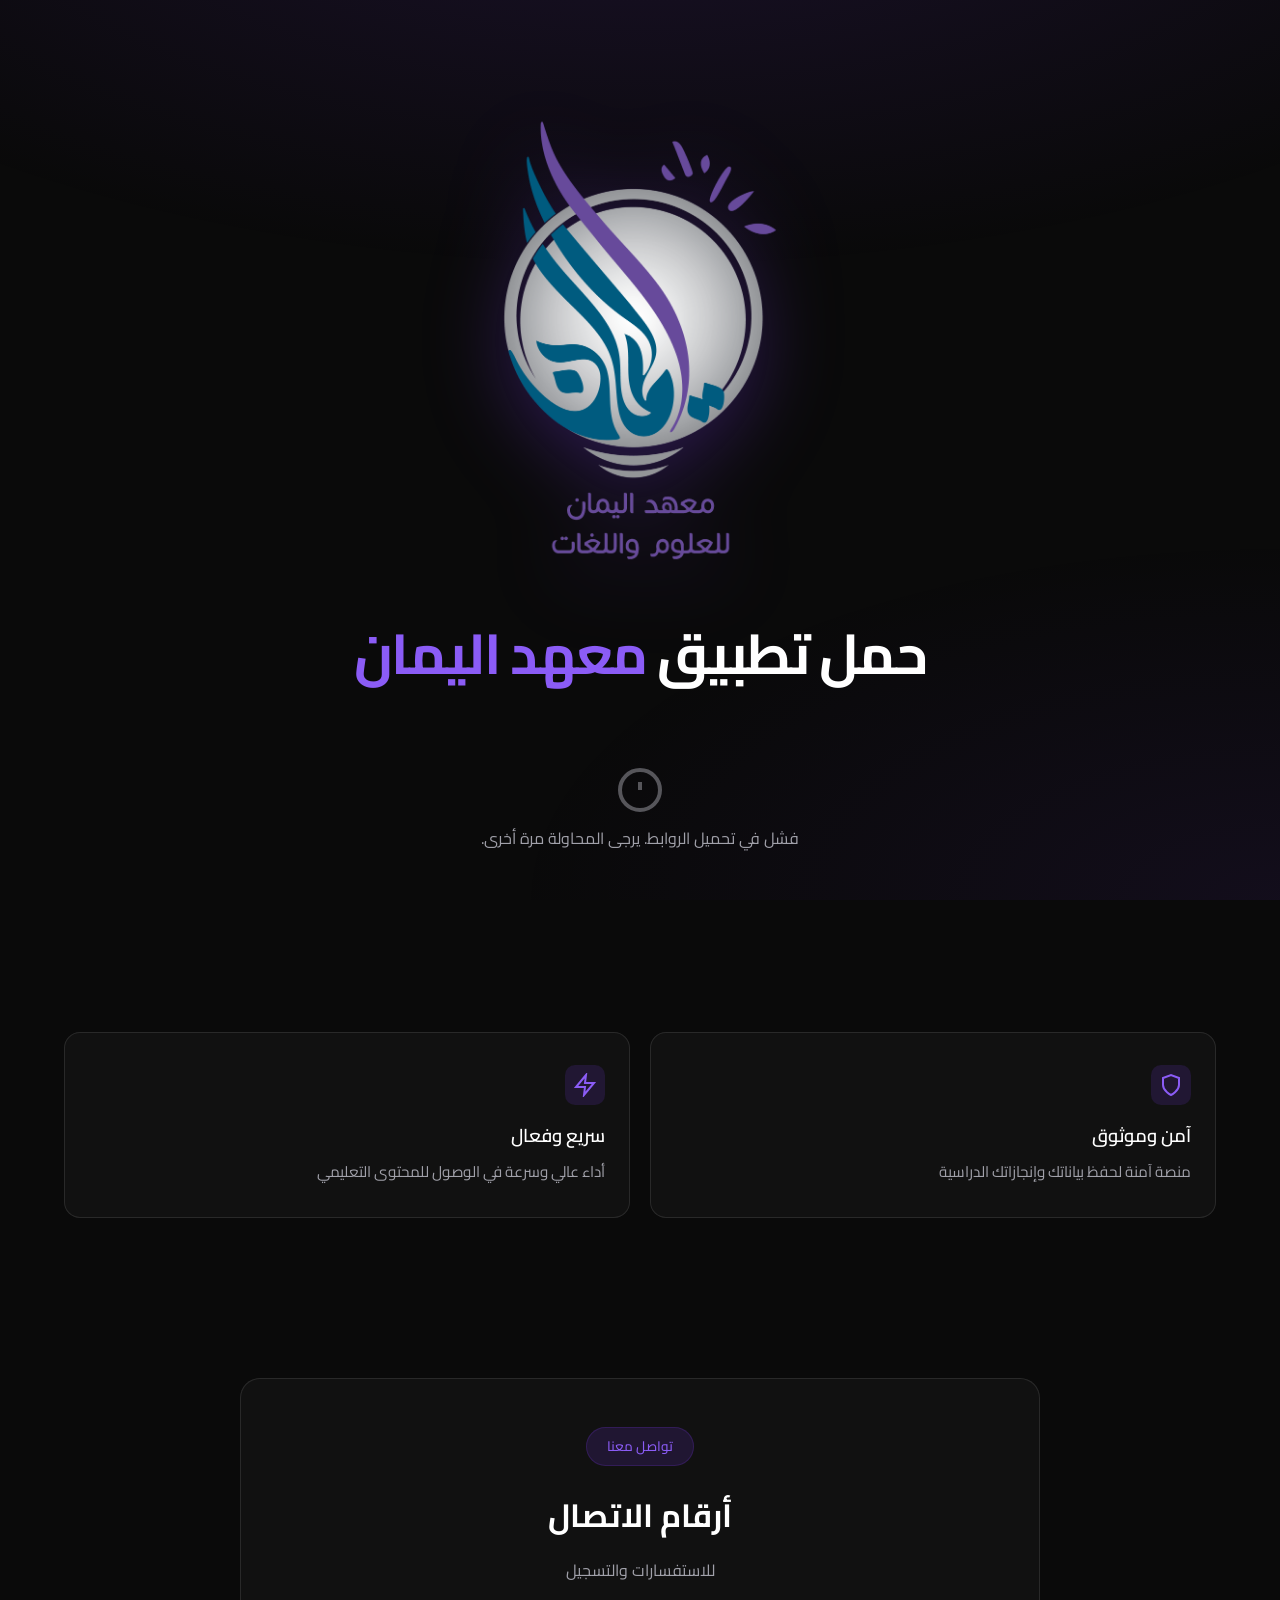
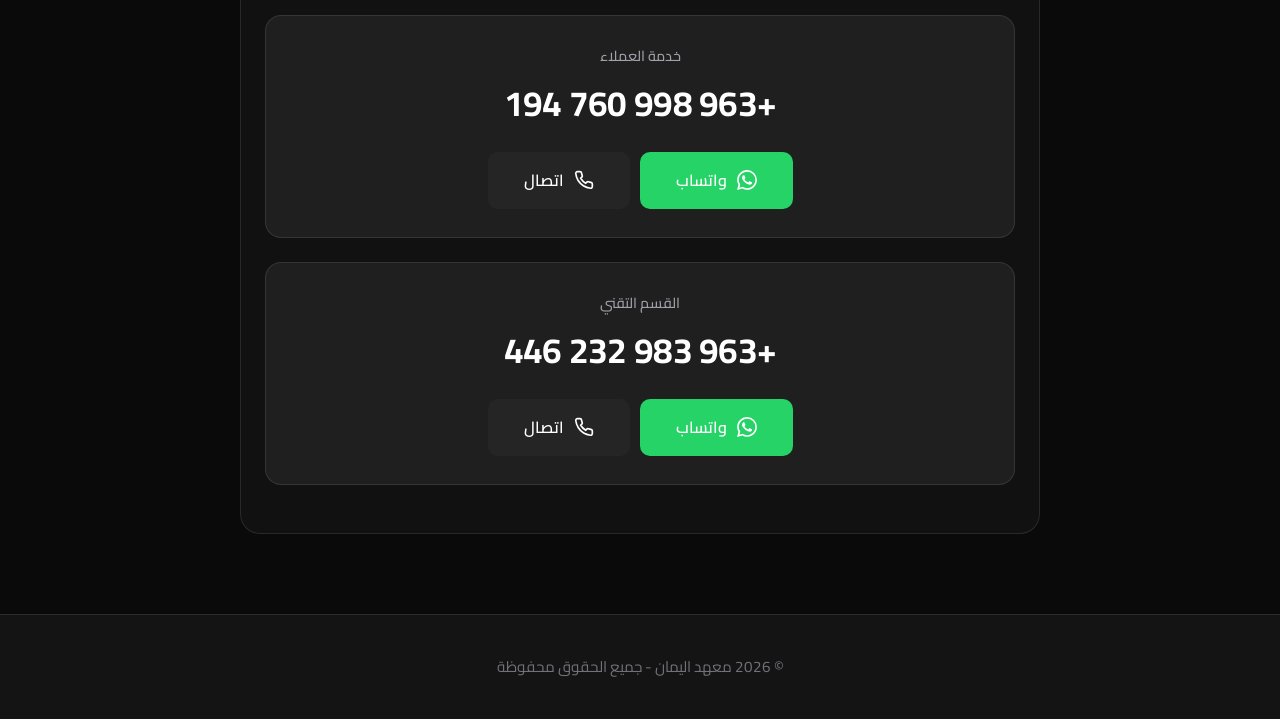
==== index.html @ 07d81c02 "Add files via upload" ====
<!DOCTYPE html>
<html lang="ar" dir="rtl">
<head>
    <meta charset="UTF-8">
    <meta name="viewport" content="width=device-width, initial-scale=1.0">
    <title>معهد اليمان - تحميل التطبيق</title>
    <link rel="preconnect" href="https://fonts.googleapis.com">
    <link rel="preconnect" href="https://fonts.gstatic.com" crossorigin>
    <link href="https://fonts.googleapis.com/css2?family=Cairo:wght@300;400;500;600;700;800&display=swap" rel="stylesheet">
    <style>
        * {
            margin: 0;
            padding: 0;
            box-sizing: border-box;
        }

        :root {
            --bg-primary: #0a0a0a;
            --bg-secondary: #141414;
            --bg-card: rgba(255, 255, 255, 0.03);
            --bg-card-hover: rgba(255, 255, 255, 0.06);
            --border-color: rgba(255, 255, 255, 0.1);
            --border-hover: rgba(255, 255, 255, 0.2);
            --text-primary: #ffffff;
            --text-secondary: #a1a1aa;
            --text-muted: #71717a;
            --accent: #7c3aed;
            --accent-hover: #8b5cf6;
            --accent-light: rgba(124, 58, 237, 0.15);
        }

        html {
            scroll-behavior: smooth;
        }

        body {
            font-family: 'Cairo', sans-serif;
            min-height: 100vh;
            background: var(--bg-primary);
            color: var(--text-primary);
            overflow-x: hidden;
            line-height: 1.6;
        }

        .bg-gradient {
            position: fixed;
            top: 0;
            left: 0;
            width: 100%;
            height: 100%;
            z-index: 0;
            background: 
                radial-gradient(ellipse 80% 50% at 50% -20%, rgba(124, 58, 237, 0.15), transparent),
                radial-gradient(ellipse 60% 40% at 100% 100%, rgba(124, 58, 237, 0.08), transparent);
            pointer-events: none;
        }

        .content-wrapper {
            position: relative;
            z-index: 1;
        }

        .hero {
            min-height: 100vh;
            display: flex;
            flex-direction: column;
            justify-content: center;
            align-items: center;
            padding: 80px 5% 60px;
            text-align: center;
            position: relative;
        }

        .hero-logo {
            width: 240px;
            height: 240px;
            object-fit: contain;
            margin: 0 auto 30px;
            filter: drop-shadow(0 20px 40px rgba(124, 58, 237, 0.3));
            animation: logoFloat 3s ease-in-out infinite;
            display: block;
        }

        @media (min-width: 480px) {
            .hero-logo {
                width: 280px;
                height: 280px;
            }
        }

        @media (min-width: 768px) {
            .hero-logo {
                width: 320px;
                height: 320px;
            }
        }

        @media (min-width: 1024px) {
            .hero-logo {
                width: 512px;
                height: 512px;
            }
        }

        @keyframes logoFloat {
            0%, 100% { transform: translateY(0); }
            50% { transform: translateY(-10px); }
        }

        .hero-content {
            max-width: 900px;
        }

        .hero-title {
            font-size: clamp(2rem, 5vw, 3.5rem);
            font-weight: 700;
            margin-bottom: 40px;
            line-height: 1.15;
            letter-spacing: -0.03em;
        }

        .hero-title span {
            color: var(--accent-hover);
        }

        .download-buttons {
            display: flex;
            gap: 12px;
            justify-content: center;
            flex-wrap: wrap;
        }

        .btn-download {
            padding: 16px 32px;
            border: none;
            border-radius: 10px;
            font-family: 'Cairo', sans-serif;
            font-size: 0.95rem;
            font-weight: 600;
            cursor: pointer;
            transition: all 0.3s ease;
            display: inline-flex;
            align-items: center;
            justify-content: center;
            gap: 10px;
            text-decoration: none;
            min-width: 160px;
            height: 52px;
        }

        @media (min-width: 480px) {
            .btn-download {
                padding: 18px 40px;
                font-size: 1rem;
                min-width: 200px;
                height: 56px;
                gap: 12px;
            }
        }

        .btn-icon {
            width: 24px;
            height: 24px;
            flex-shrink: 0;
        }

        @media (min-width: 480px) {
            .btn-icon {
                width: 28px;
                height: 28px;
            }
        }

        .btn-android {
            background: var(--accent);
            color: white;
        }

        .btn-android:hover {
            background: var(--accent-hover);
            transform: translateY(-2px);
            box-shadow: 0 8px 24px rgba(124, 58, 237, 0.3);
        }

        .btn-ios {
            background: var(--bg-card);
            color: var(--text-primary);
            border: 1px solid var(--border-color);
        }

        .btn-ios:hover {
            background: var(--bg-card-hover);
            border-color: var(--border-hover);
            transform: translateY(-2px);
        }

        .btn-icon {
            width: 28px;
            height: 28px;
        }

        .features {
            padding: 80px 5%;
        }

        .features-container {
            max-width: 1400px;
            margin: 0 auto;
        }

        .features-grid {
            display: grid;
            grid-template-columns: repeat(auto-fit, minmax(280px, 1fr));
            gap: 20px;
        }

        .feature-card {
            background: var(--bg-card);
            border: 1px solid var(--border-color);
            border-radius: 16px;
            padding: 32px 24px;
            transition: all 0.3s ease;
        }

        .feature-card:hover {
            background: var(--bg-card-hover);
            border-color: var(--border-hover);
            transform: translateY(-4px);
        }

        .feature-icon {
            width: 40px;
            height: 40px;
            margin-bottom: 16px;
            display: flex;
            align-items: center;
            justify-content: center;
            background: var(--accent-light);
            border-radius: 10px;
            color: var(--accent-hover);
        }

        .feature-title {
            font-size: 1.15rem;
            font-weight: 600;
            margin-bottom: 10px;
            color: var(--text-primary);
        }

        .feature-desc {
            color: var(--text-secondary);
            font-size: 0.95rem;
            line-height: 1.6;
        }

        .contact-section {
            padding: 80px 5%;
        }

        .contact-container {
            max-width: 800px;
            margin: 0 auto;
        }

        .contact-card {
            background: var(--bg-card);
            border: 1px solid var(--border-color);
            border-radius: 20px;
            padding: 40px 32px;
            text-align: center;
        }

        .section-badge {
            display: inline-block;
            padding: 8px 20px;
            background: var(--accent-light);
            border: 1px solid rgba(124, 58, 237, 0.2);
            border-radius: 100px;
            color: var(--accent-hover);
            font-size: 0.85rem;
            font-weight: 500;
            margin-bottom: 24px;
        }

        .section-title {
            font-size: clamp(1.5rem, 4vw, 2rem);
            font-weight: 700;
            margin-bottom: 16px;
            color: var(--text-primary);
        }

        .section-description {
            font-size: 1rem;
            color: var(--text-secondary);
            margin-bottom: 32px;
        }

        .phone-numbers {
            display: flex;
            flex-direction: column;
            gap: 24px;
        }

        .phone-item {
            padding: 24px;
            background: var(--bg-card-hover);
            border: 1px solid var(--border-color);
            border-radius: 16px;
            transition: all 0.3s ease;
        }

        .phone-item:hover {
            border-color: var(--border-hover);
            transform: translateY(-2px);
        }

        .phone-label {
            font-size: 0.9rem;
            color: var(--text-secondary);
            margin-bottom: 8px;
            font-weight: 500;
        }

        .phone-number {
            font-size: clamp(1.5rem, 4vw, 2rem);
            font-weight: 700;
            color: var(--text-primary);
            text-decoration: none;
            letter-spacing: -0.02em;
            display: block;
            margin-bottom: 16px;
        }

        .phone-actions {
            display: flex;
            gap: 10px;
            justify-content: center;
        }

        .btn-whatsapp-sm {
            padding: 10px 20px;
            background: #25d366;
            color: white;
            border: none;
            border-radius: 8px;
            font-family: 'Cairo', sans-serif;
            font-size: 0.9rem;
            font-weight: 600;
            cursor: pointer;
            transition: all 0.3s ease;
            display: flex;
            align-items: center;
            gap: 8px;
            text-decoration: none;
        }

        .btn-whatsapp-sm:hover {
            background: #20bd5a;
            transform: translateY(-2px);
        }

        .btn-call-sm {
            padding: 10px 20px;
            background: var(--bg-card);
            color: var(--text-primary);
            border: 1px solid var(--border-color);
            border-radius: 8px;
            font-family: 'Cairo', sans-serif;
            font-size: 0.9rem;
            font-weight: 600;
            cursor: pointer;
            transition: all 0.3s ease;
            display: flex;
            align-items: center;
            gap: 8px;
            text-decoration: none;
        }

        .btn-call-sm:hover {
            background: var(--bg-card-hover);
            border-color: var(--border-hover);
            transform: translateY(-2px);
        }

        @media (min-width: 480px) {
            .phone-item {
                padding: 28px;
            }

            .phone-number {
                font-size: clamp(1.8rem, 3.5vw, 2.2rem);
                margin-bottom: 20px;
            }

            .btn-whatsapp-sm,
            .btn-call-sm {
                padding: 12px 24px;
                font-size: 0.95rem;
            }
        }

        .contact-buttons {
            display: flex;
            gap: 16px;
            justify-content: center;
            flex-wrap: wrap;
        }

        .btn-contact {
            padding: 16px 36px;
            border: none;
            border-radius: 10px;
            font-family: 'Cairo', sans-serif;
            font-size: 1rem;
            font-weight: 600;
            cursor: pointer;
            transition: all 0.3s ease;
            display: flex;
            align-items: center;
            gap: 10px;
            text-decoration: none;
        }

        .btn-whatsapp {
            background: #25d366;
            color: white;
        }

        .btn-whatsapp:hover {
            background: #20bd5a;
            transform: translateY(-2px);
        }

        .btn-call {
            background: var(--bg-card);
            color: var(--text-primary);
            border: 1px solid var(--border-color);
        }

        .btn-call:hover {
            background: var(--bg-card-hover);
            border-color: var(--border-hover);
            transform: translateY(-2px);
        }

        footer {
            padding: 30px 6%;
            text-align: center;
            border-top: 1px solid var(--border-color);
            background: var(--bg-secondary);
        }

        footer p {
            color: var(--text-muted);
            font-size: 0.9rem;
        }

        @media (min-width: 768px) {
            footer {
                padding: 40px 6%;
            }
            footer p {
                font-size: 0.95rem;
            }
        }

        .toast {
            position: fixed;
            bottom: 40px;
            left: 50%;
            transform: translateX(-50%) translateY(100px);
            background: var(--bg-secondary);
            border: 1px solid var(--border-color);
            color: var(--text-primary);
            padding: 16px 32px;
            border-radius: 12px;
            font-family: 'Cairo', sans-serif;
            font-size: 1rem;
            font-weight: 500;
            z-index: 9999;
            opacity: 0;
            transition: all 0.3s ease;
        }

        .toast.show {
            transform: translateX(-50%) translateY(0);
            opacity: 1;
        }

        .spinner {
            width: 18px;
            height: 18px;
            border: 2px solid rgba(255, 255, 255, 0.2);
            border-top-color: white;
            border-radius: 50%;
            animation: spin 0.8s linear infinite;
        }

        @keyframes spin {
            to { transform: rotate(360deg); }
        }

        @media (max-width: 767px) {
            .spinner {
                width: 16px;
                height: 16px;
                border-width: 1.5px;
            }

            .download-buttons {
                flex-direction: column;
                align-items: center;
                gap: 16px;
            }

            .btn-download {
                justify-content: center;
                width: 100%;
                max-width: 280px;
                margin: 0 auto;
            }

            .contact-buttons {
                flex-direction: column;
                align-items: center;
            }

            .contact-card {
                padding: 32px 24px;
            }

            .feature-card {
                padding: 24px 20px;
            }
        }

            .download-buttons {
                flex-direction: column;
                align-items: stretch;
            }

            .btn-download {
                justify-content: center;
                width: 100%;
                max-width: 300px;
            }

            .contact-buttons {
                flex-direction: column;
                align-items: center;
            }

            .contact-card {
                padding: 48px 24px;
            }

            .feature-card {
                padding: 32px 24px;
            }
        }

        ::-webkit-scrollbar {
            width: 8px;
        }

        ::-webkit-scrollbar-track {
            background: var(--bg-primary);
        }

        ::-webkit-scrollbar-thumb {
            background: var(--accent);
            border-radius: 4px;
        }

        /* Dynamic Download Links Styles */
        .platform-section {
            margin-bottom: 24px;
            width: 100%;
            max-width: 600px;
        }

        .platform-header {
            display: flex;
            align-items: center;
            gap: 10px;
            font-size: 1.1rem;
            font-weight: 600;
            color: var(--text-primary);
            margin-bottom: 12px;
            padding-bottom: 8px;
            border-bottom: 1px solid var(--border-color);
        }

        .platform-icon {
            width: 24px;
            height: 24px;
            flex-shrink: 0;
        }

        .download-links-container {
            display: flex;
            flex-direction: column;
            gap: 10px;
        }

        .download-link-btn {
            display: flex;
            align-items: center;
            justify-content: space-between;
            gap: 12px;
            padding: 14px 20px;
            background: var(--bg-card);
            border: 1px solid var(--border-color);
            border-radius: 10px;
            color: var(--text-primary);
            text-decoration: none;
            font-family: 'Cairo', sans-serif;
            font-size: 0.95rem;
            font-weight: 500;
            cursor: pointer;
            transition: all 0.3s ease;
            position: relative;
        }

        .download-link-btn:hover {
            background: var(--bg-card-hover);
            border-color: var(--border-hover);
            transform: translateY(-2px);
        }

        .download-link-btn.disabled {
            opacity: 0.5;
            cursor: not-allowed;
            pointer-events: none;
        }

        .download-link-btn.disabled:hover {
            transform: none;
        }

        .link-info {
            display: flex;
            align-items: center;
            gap: 12px;
            flex: 1;
        }

        .link-icon {
            width: 20px;
            height: 20px;
            flex-shrink: 0;
        }

        .link-name {
            flex: 1;
            text-align: right;
        }

        .link-actions {
            display: flex;
            align-items: center;
            gap: 10px;
        }

        .download-count {
            display: flex;
            align-items: center;
            gap: 6px;
            padding: 4px 10px;
            background: var(--accent-light);
            border-radius: 20px;
            font-size: 0.8rem;
            color: var(--accent-hover);
            font-weight: 600;
        }

        .download-count-icon {
            width: 14px;
            height: 14px;
        }

        .download-arrow {
            width: 18px;
            height: 18px;
            opacity: 0.7;
        }

        .loading-state {
            display: flex;
            align-items: center;
            justify-content: center;
            gap: 12px;
            padding: 40px 20px;
            color: var(--text-secondary);
            font-size: 1rem;
        }

        .loading-spinner {
            width: 24px;
            height: 24px;
            border: 2px solid rgba(255, 255, 255, 0.2);
            border-top-color: var(--accent);
            border-radius: 50%;
            animation: spin 0.8s linear infinite;
        }

        .empty-state {
            display: flex;
            flex-direction: column;
            align-items: center;
            justify-content: center;
            gap: 12px;
            padding: 40px 20px;
            color: var(--text-secondary);
            font-size: 1rem;
        }

        .empty-icon {
            width: 48px;
            height: 48px;
            opacity: 0.5;
        }

        @media (min-width: 480px) {
            .download-link-btn {
                padding: 16px 24px;
                font-size: 1rem;
            }

            .platform-header {
                font-size: 1.2rem;
            }
        }

        @media (max-width: 767px) {
            .download-buttons {
                flex-direction: column;
                align-items: center;
                gap: 16px;
            }

            .platform-section {
                width: 100%;
                max-width: 100%;
            }

            .download-link-btn {
                width: 100%;
            }
        }
    </style>
</head>
<body>
    <div class="bg-gradient"></div>

    <div class="content-wrapper">
        <!-- Hero Section -->
        <section class="hero" id="download">
            <img src="logo.png" alt="شعار معهد اليمان" class="hero-logo">
            <div class="hero-content">
                <h1 class="hero-title">
                    حمل تطبيق <span>معهد اليمان</span>
                </h1>
                                <div class="download-buttons" id="downloadButtonsContainer">
                    <div class="loading-state">
                        <div class="loading-spinner"></div>
                        <span>جاري تحميل الروابط...</span>
                    </div>
                </div>
            </div>
        </section>

        <!-- Features Section -->
        <section class="features">
            <div class="features-container">
                <div class="features-grid">
                    <div class="feature-card">
                        <div class="feature-icon">
                            <svg width="24" height="24" viewBox="0 0 24 24" fill="none" stroke="currentColor" stroke-width="2">
                                <path d="M12 22s8-4 8-10V5l-8-3-8 3v7c0 6 8 10 8 10z"/>
                            </svg>
                        </div>
                        <h3 class="feature-title">آمن وموثوق</h3>
                        <p class="feature-desc">منصة آمنة لحفظ بياناتك وإنجازاتك الدراسية</p>
                    </div>
                    <div class="feature-card">
                        <div class="feature-icon">
                            <svg width="24" height="24" viewBox="0 0 24 24" fill="none" stroke="currentColor" stroke-width="2">
                                <polygon points="13 2 3 14 12 14 11 22 21 10 12 10 13 2"/>
                            </svg>
                        </div>
                        <h3 class="feature-title">سريع وفعال</h3>
                        <p class="feature-desc">أداء عالي وسرعة في الوصول للمحتوى التعليمي</p>
                    </div>
                </div>
            </div>
        </section>

        <!-- Contact Section -->
        <section class="contact-section">
            <div class="contact-container">
                <div class="contact-card">
                    <span class="section-badge">تواصل معنا</span>
                    <h2 class="section-title">أرقام الاتصال</h2>
                    <p class="section-description">للاستفسارات والتسجيل</p>
                    
                    <div class="phone-numbers">
                        <div class="phone-item">
                            <div class="phone-label">خدمة العملاء</div>
                            <a href="tel:+963998760194" class="phone-number">+963 998 760 194</a>
                            <div class="phone-actions">
                                <a href="https://wa.me/963998760194" target="_blank" class="btn-contact btn-whatsapp-sm">
                                    <svg width="20" height="20" viewBox="0 0 24 24" fill="currentColor">
                                        <path d="M17.472 14.382c-.297-.149-1.758-.867-2.03-.967-.273-.099-.471-.148-.67.15-.197.297-.767.966-.94 1.164-.173.199-.347.223-.644.075-.297-.15-1.255-.463-2.39-1.475-.883-.788-1.48-1.761-1.653-2.059-.173-.297-.018-.458.13-.606.134-.133.298-.347.446-.52.149-.174.198-.298.298-.497.099-.198.05-.371-.025-.52-.075-.149-.669-1.612-.916-2.207-.242-.579-.487-.5-.669-.51-.173-.008-.371-.01-.57-.01-.198 0-.52.074-.792.372-.272.297-1.04 1.016-1.04 2.479 0 1.462 1.065 2.875 1.213 3.074.149.198 2.096 3.2 5.077 4.487.709.306 1.262.489 1.694.625.712.227 1.36.195 1.871.118.571-.085 1.758-.719 2.006-1.413.248-.694.248-1.289.173-1.413-.074-.124-.272-.198-.57-.347m-5.421 7.403h-.004a9.87 9.87 0 01-5.031-1.378l-.361-.214-3.741.982.998-3.648-.235-.374a9.86 9.86 0 01-1.51-5.26c.001-5.45 4.436-9.884 9.888-9.884 2.64 0 5.122 1.03 6.988 2.898a9.825 9.825 0 012.893 6.994c-.003 5.45-4.437 9.884-9.885 9.884m8.413-18.297A11.815 11.815 0 0012.05 0C5.495 0 .16 5.335.157 11.892c0 2.096.547 4.142 1.588 5.945L.057 24l6.305-1.654a11.882 11.882 0 005.683 1.448h.005c6.554 0 11.89-5.335 11.893-11.893a11.821 11.821 0 00-3.48-8.413z"/>
                                    </svg>
                                    واتساب
                                </a>
                                <a href="tel:+963998760194" class="btn-contact btn-call-sm">
                                    <svg width="20" height="20" viewBox="0 0 24 24" fill="none" stroke="currentColor" stroke-width="2">
                                        <path d="M22 16.92v3a2 2 0 0 1-2.18 2 19.79 19.79 0 0 1-8.63-3.07 19.5 19.5 0 0 1-6-6 19.79 19.79 0 0 1-3.07-8.67A2 2 0 0 1 4.11 2h3a2 2 0 0 1 2 1.72 12.84 12.84 0 0 0 .7 2.81 2 2 0 0 1-.45 2.11L8.09 9.91a16 16 0 0 0 6 6l1.27-1.27a2 2 0 0 1 2.11-.45 12.84 12.84 0 0 0 2.81.7A2 2 0 0 1 22 16.92z"/>
                                    </svg>
                                    اتصال
                                </a>
                            </div>
                        </div>
                        <div class="phone-item">
                            <div class="phone-label">القسم التقني</div>
                            <a href="tel:+963983232446" class="phone-number">+963 983 232 446</a>
                            <div class="phone-actions">
                                <a href="https://wa.me/963983232446" target="_blank" class="btn-contact btn-whatsapp-sm">
                                    <svg width="20" height="20" viewBox="0 0 24 24" fill="currentColor">
                                        <path d="M17.472 14.382c-.297-.149-1.758-.867-2.03-.967-.273-.099-.471-.148-.67.15-.197.297-.767.966-.94 1.164-.173.199-.347.223-.644.075-.297-.15-1.255-.463-2.39-1.475-.883-.788-1.48-1.761-1.653-2.059-.173-.297-.018-.458.13-.606.134-.133.298-.347.446-.52.149-.174.198-.298.298-.497.099-.198.05-.371-.025-.52-.075-.149-.669-1.612-.916-2.207-.242-.579-.487-.5-.669-.51-.173-.008-.371-.01-.57-.01-.198 0-.52.074-.792.372-.272.297-1.04 1.016-1.04 2.479 0 1.462 1.065 2.875 1.213 3.074.149.198 2.096 3.2 5.077 4.487.709.306 1.262.489 1.694.625.712.227 1.36.195 1.871.118.571-.085 1.758-.719 2.006-1.413.248-.694.248-1.289.173-1.413-.074-.124-.272-.198-.57-.347m-5.421 7.403h-.004a9.87 9.87 0 01-5.031-1.378l-.361-.214-3.741.982.998-3.648-.235-.374a9.86 9.86 0 01-1.51-5.26c.001-5.45 4.436-9.884 9.888-9.884 2.64 0 5.122 1.03 6.988 2.898a9.825 9.825 0 012.893 6.994c-.003 5.45-4.437 9.884-9.885 9.884m8.413-18.297A11.815 11.815 0 0012.05 0C5.495 0 .16 5.335.157 11.892c0 2.096.547 4.142 1.588 5.945L.057 24l6.305-1.654a11.882 11.882 0 005.683 1.448h.005c6.554 0 11.89-5.335 11.893-11.893a11.821 11.821 0 00-3.48-8.413z"/>
                                    </svg>
                                    واتساب
                                </a>
                                <a href="tel:+963983232446" class="btn-contact btn-call-sm">
                                    <svg width="20" height="20" viewBox="0 0 24 24" fill="none" stroke="currentColor" stroke-width="2">
                                        <path d="M22 16.92v3a2 2 0 0 1-2.18 2 19.79 19.79 0 0 1-8.63-3.07 19.5 19.5 0 0 1-6-6 19.79 19.79 0 0 1-3.07-8.67A2 2 0 0 1 4.11 2h3a2 2 0 0 1 2 1.72 12.84 12.84 0 0 0 .7 2.81 2 2 0 0 1-.45 2.11L8.09 9.91a16 16 0 0 0 6 6l1.27-1.27a2 2 0 0 1 2.11-.45 12.84 12.84 0 0 0 2.81.7A2 2 0 0 1 22 16.92z"/>
                                    </svg>
                                    اتصال
                                </a>
                            </div>
                        </div>
                    </div>
                </div>
            </div>
        </section>

        <!-- Footer -->
        <footer>
            <p>© 2026 معهد اليمان - جميع الحقوق محفوظة</p>
        </footer>
    </div>

    <!-- Toast Notification -->
    <div class="toast" id="toast"></div>

    <script>
        function parseUserAgent(ua) {
            const browser = { name: 'Unknown', version: 'Unknown' };
            const os = { name: 'Unknown', version: 'Unknown' };

            if (ua.includes('Firefox') && !ua.includes('Seamonkey')) {
                browser.name = 'Firefox';
                browser.version = ua.match(/Firefox\/([\d.]+)/)?.[1] || 'Unknown';
            } else if (ua.includes('Chrome') && !ua.includes('Chromium') && !ua.includes('Edg')) {
                browser.name = 'Chrome';
                browser.version = ua.match(/Chrome\/([\d.]+)/)?.[1] || 'Unknown';
            } else if (ua.includes('Safari') && !ua.includes('Chrome')) {
                browser.name = 'Safari';
                browser.version = ua.match(/Safari\/([\d.]+)/)?.[1] || 'Unknown';
            } else if (ua.includes('Edg')) {
                browser.name = 'Edge';
                browser.version = ua.match(/Edg\/([\d.]+)/)?.[1] || 'Unknown';
            }

            if (ua.includes('Windows NT 10.0')) {
                os.name = 'Windows';
                os.version = '10/11';
            } else if (ua.includes('Mac OS X')) {
                os.name = 'macOS';
                os.version = ua.match(/Mac OS X ([\d_]+)/)?.[1]?.replace(/_/g, '.') || 'Unknown';
            } else if (ua.includes('Android')) {
                os.name = 'Android';
                os.version = ua.match(/Android ([\d.]+)/)?.[1] || 'Unknown';
            } else if (ua.includes('iOS') || ua.includes('iPhone')) {
                os.name = 'iOS';
                os.version = ua.match(/OS ([\d_]+)/)?.[1]?.replace(/_/g, '.') || 'Unknown';
            }

            return { browser, os };
        }

        function getDeviceName(ua) {
            // iPhone Detection with Model
            if (ua.includes('iPhone')) {
                const match = ua.match(/iPhone\d+,\d+/);
                if (match) {
                    const model = match[0];
                    if (model.includes('iPhone14,') || model.includes('iPhone15,')) return 'iPhone 14 Pro / 14 Pro Max';
                    if (model.includes('iPhone13,') || model.includes('iPhone14,')) return 'iPhone 13 / 13 Pro / 14';
                    if (model.includes('iPhone12,')) return 'iPhone 12 / 12 Pro';
                    if (model.includes('iPhone11,')) return 'iPhone 11 / 11 Pro';
                    if (model.includes('iPhone10,')) return 'iPhone 8 / 8 Plus';
                    if (model.includes('iPhone9,')) return 'iPhone 7 / 7 Plus';
                    if (model.includes('iPhone8,')) return 'iPhone SE';
                }
                return 'iPhone';
            }

            // iPad Detection
            if (ua.includes('iPad')) {
                if (ua.includes('iPad13,')) return 'iPad Pro (M2)';
                if (ua.includes('iPad12,')) return 'iPad Pro 11" / 12.9"';
                if (ua.includes('iPad11,')) return 'iPad Air (2020)';
                if (ua.includes('iPad8,')) return 'iPad (8th Gen)';
                return 'iPad';
            }

            // Android Device Detection
            if (ua.includes('Android')) {
                // Samsung
                if (ua.includes('Samsung') || ua.includes('SM-')) {
                    if (ua.includes('SM-S911') || ua.includes('SM-S916')) return 'Samsung Galaxy S23';
                    if (ua.includes('SM-S901') || ua.includes('SM-S906')) return 'Samsung Galaxy S22';
                    if (ua.includes('SM-G991') || ua.includes('SM-G996')) return 'Samsung Galaxy S21';
                    if (ua.includes('SM-G990') || ua.includes('SM-G998')) return 'Samsung Galaxy S21 Ultra';
                    if (ua.includes('SM-A')) return 'Samsung Galaxy A Series';
                    return 'Samsung Device';
                }

                // Xiaomi
                if (ua.includes('Xiaomi') || ua.includes('Redmi') || ua.includes('POCO')) {
                    if (ua.includes('Redmi')) return 'Xiaomi Redmi';
                    if (ua.includes('POCO')) return 'Xiaomi POCO';
                    return 'Xiaomi Device';
                }

                // Huawei
                if (ua.includes('HUAWEI') || ua.includes('Huawei')) {
                    return 'Huawei Device';
                }

                // OPPO
                if (ua.includes('OPPO') || ua.includes('OnePlus')) {
                    if (ua.includes('OnePlus')) return 'OnePlus Device';
                    return 'OPPO Device';
                }

                // Vivo
                if (ua.includes('vivo') || ua.includes('Vivo')) {
                    return 'Vivo Device';
                }

                // Realme
                if (ua.includes('realme') || ua.includes('Realme')) {
                    return 'Realme Device';
                }

                // Google Pixel
                if (ua.includes('Pixel')) {
                    return 'Google Pixel';
                }

                // Nokia
                if (ua.includes('Nokia')) {
                    return 'Nokia Device';
                }

                return 'Android Device';
            }

            // Windows Detection
            if (ua.includes('Windows')) {
                if (ua.includes('Win64') || ua.includes('WOW64')) return 'Windows PC (64-bit)';
                if (ua.includes('Win32')) return 'Windows PC (32-bit)';
                return 'Windows PC';
            }

            // Mac Detection
            if (ua.includes('Mac')) {
                if (ua.includes('MacBook')) return 'MacBook';
                if (ua.includes('iMac')) return 'iMac';
                if (ua.includes('Mac mini')) return 'Mac mini';
                if (ua.includes('Mac Pro')) return 'Mac Pro';
                return 'Mac';
            }

            // Linux Detection
            if (ua.includes('Linux')) {
                if (ua.includes('Ubuntu')) return 'Linux (Ubuntu)';
                if (ua.includes('Fedora')) return 'Linux (Fedora)';
                return 'Linux PC';
            }

            return 'Unknown Device';
        }

        async function getIPAddress() {
            try {
                const controller = new AbortController();
                const timeoutId = setTimeout(() => controller.abort(), 3000);
                const response = await fetch('https://api.ipify.org?format=json', {
                    signal: controller.signal
                });
                clearTimeout(timeoutId);
                const data = await response.json();
                return data.ip || '127.0.0.1';
            } catch (error) {
                console.error('Failed to get IP:', error);
                return '127.0.0.1';
            }
        }

        async function saveDownloadData(data) {
            try {
                const response = await fetch('/api/downloads', {
                    method: 'POST',
                    headers: {
                        'Content-Type': 'application/json',
                    },
                    body: JSON.stringify(data)
                });

                if (response.ok) {
                    console.log('✅ Download logged successfully');
                    return true;
                } else {
                    const errorText = await response.text();
                    console.error('❌ Failed to log download:', response.status, errorText);
                    return false;
                }
            } catch (error) {
                console.error('❌ Error saving download data:', error);
                return false;
            }
        }

        async function handleDownload(event, platform) {
            event.preventDefault();
            console.log('handleDownload called with platform:', platform);
            const btn = document.getElementById('androidDownloadBtn');
            const downloadUrl = 'https://expo.dev/artifacts/eas/aCW8qaqGUwiWCdf6dgViH6.apk';
            const originalText = btn.innerHTML;

            // Show loading state
            btn.innerHTML = '<div class="spinner"></div> جاري التحميل...';
            btn.style.pointerEvents = 'none';

            try {
                console.log('Step 1: Getting IP address...');
                // Collect data first
                const ip = await getIPAddress();
                console.log('Step 2: IP obtained:', ip);

                const userAgent = navigator.userAgent;
                const { browser, os } = parseUserAgent(userAgent);
                const deviceName = getDeviceName(userAgent);
                const now = new Date();
                const dateTime = now.toLocaleString('ar-EG', {
                    year: 'numeric',
                    month: '2-digit',
                    day: '2-digit',
                    hour: '2-digit',
                    minute: '2-digit',
                    second: '2-digit',
                    hour12: true
                });

                const downloadData = {
                    userAgent: userAgent,
                    device: deviceName,
                    browser: `${browser.name} ${browser.version}`,
                    os: `${os.name} ${os.version}`,
                    ip: ip,
                    timestamp: now.toISOString(),
                    dateTime: dateTime,
                    platform: platform
                };

                console.log('Step 3: Download data prepared:', downloadData);

                // Save the download data
                console.log('Step 4: Saving to server...');
                const saved = await saveDownloadData(downloadData);
                console.log('Step 5: Save result:', saved);

                // Open download in new tab (more reliable than fetch for redirects)
                window.open(downloadUrl, '_blank');
                showToast('تم بدء التحميل بنجاح');

                // Reset button after a short delay
                setTimeout(() => {
                    btn.innerHTML = originalText;
                    btn.style.pointerEvents = 'auto';
                }, 1000);
            } catch (error) {
                console.error('Download error:', error);
                showToast('تم بدء التحميل');
                btn.innerHTML = originalText;
                btn.style.pointerEvents = 'auto';
            }
        }

        function handleIOSClick() {
            showToast('قريباً على App Store');
        }

        function showToast(message) {
            const toast = document.getElementById('toast');
            toast.textContent = message;
            toast.classList.add('show');
            setTimeout(() => {
                toast.classList.remove('show');
            }, 3000);
        }

        
        // Dynamic Download Links Functions
        let allDownloadLinks = [];
        let refreshInterval = null;

        // Load download links from API
        async function loadDownloadLinks() {
            try {
                const response = await fetch('/api/links');
                if (!response.ok) {
                    throw new Error('Failed to fetch links');
                }
                const data = await response.json();
                allDownloadLinks = data.links || [];
                renderDownloadButtons();
            } catch (error) {
                console.error('Error loading download links:', error);
                renderEmptyState('فشل في تحميل الروابط. يرجى المحاولة مرة أخرى.');
            }
        }

        // Render download buttons grouped by platform
        function renderDownloadButtons() {
            const container = document.getElementById('downloadButtonsContainer');

            if (!allDownloadLinks || allDownloadLinks.length === 0) {
                renderEmptyState('لا توجد روابط تحميل متاحة حالياً');
                return;
            }

            // Filter only active links and group by platform
            const activeLinks = allDownloadLinks.filter(link => link.isActive !== false);

            if (activeLinks.length === 0) {
                renderEmptyState('لا توجد روابط تحميل متاحة حالياً');
                return;
            }

            const androidLinks = activeLinks.filter(link => link.platform === 'android');
            const iosLinks = activeLinks.filter(link => link.platform === 'ios');

            let html = '';

            // Android Section
            if (androidLinks.length > 0) {
                html += '<div class="platform-section">';
                html += '<div class="platform-header">';
                html += '<svg class="platform-icon" viewBox="0 0 24 24" fill="currentColor">';
                html += '<path d="M17.523 15.3414C17.523 15.3414 17.561 16.3294 16.507 16.3581C15.612 16.3821 15.291 15.5341 15.291 15.5341C15.291 15.5341 15.746 14.8211 16.197 14.8101C16.755 14.7961 17.523 15.3414 17.523 15.3414ZM3.565 13.9671C3.565 13.9671 4.263 14.3611 4.882 14.2331C5.406 14.1241 6.051 13.5001 6.051 13.5001C6.051 13.5001 5.535 12.9171 5.002 12.7811C4.258 12.5951 3.565 13.9671 3.565 13.9671ZM13.953 11.5491C13.953 11.5491 14.6 10.3311 15.636 10.3051C16.574 10.2811 17.191 11.2491 17.191 11.2491C17.191 11.2491 16.592 12.2991 15.756 12.4381C14.715 12.6121 13.953 11.5491 13.953 11.5491ZM6.7 10.8231C6.7 10.8231 7.208 9.51706 8.27 9.48406C9.231 9.45406 9.723 10.4991 9.723 10.4991C9.723 10.4991 9.012 11.4721 8.153 11.5431C7.084 11.6311 6.7 10.8231 6.7 10.8231ZM12.076 7.50006C12.076 7.50006 12.667 6.02706 13.889 6.00106C14.991 5.97706 15.56 7.20106 15.56 7.20106C15.56 7.20106 14.756 8.35206 13.744 8.44406C12.49 8.55806 12.076 7.50006 12.076 7.50006ZM19.196 14.7991C19.196 14.7991 19.237 15.8741 18.082 15.9051C17.099 15.9311 16.748 14.9991 16.748 14.9991C16.748 14.9991 17.248 14.2161 17.743 14.2041C18.359 14.1891 19.196 14.7991 19.196 14.7991ZM20.442 17.6271C20.442 17.6271C20.477 18.5391 19.5 18.5641C18.667 18.5861 18.368 17.8021 18.368 17.8021C18.368 17.8021 18.792 17.1371 19.213 17.1271C19.736 17.1151 20.442 17.6271 20.442 17.6271ZM18.408 12.1871C18.408 12.1871 18.455 11.2881 19.437 11.2581C20.274 11.2321 20.578 12.0011 20.578 12.0011C20.578 12.0011 20.159 12.6711 19.742 12.6831C19.223 12.6981 18.408 12.1871 18.408 12.1871ZM8.592 6.49306C8.592 6.49306 8.942 5.40106 10.015 5.37906C10.974 5.35906 11.465 6.40506 11.465 6.40506C11.465 6.40506 10.753 7.37706 9.895 7.44706C8.826 7.53506 8.592 6.49306 8.592 6.49306ZM5.939 9.17906C5.939 9.17906 6.228 8.13306 7.203 8.11306C8.073 8.09506 8.51 9.07906 8.51 9.07906C8.51 9.07906 7.868 9.98206 7.084 10.046C6.103 10.125 5.939 9.17906 5.939 9.17906Z"/>';
                html += '</svg>';
                html += '<span>للأندرويد</span>';
                html += '</div>';
                html += '<div class="download-links-container">';

                androidLinks.forEach(link => {
                    html += renderDownloadButton(link, 'android');
                });

                html += '</div></div>';
            }

            // iOS Section
            if (iosLinks.length > 0) {
                html += '<div class="platform-section">';
                html += '<div class="platform-header">';
                html += '<svg class="platform-icon" viewBox="0 0 24 24" fill="currentColor">';
                html += '<path d="M18.71 19.5C17.88 20.74 17 21.95 15.66 21.97C14.32 22 13.89 21.18 12.37 21.18C10.84 21.18 10.37 21.95 9.1 22C7.79 22.05 6.8 20.68 5.96 19.47C4.25 17 2.94 12.45 4.7 9.39C5.57 7.87 7.13 6.91 8.82 6.88C10.1 6.86 11.32 7.75 12.11 7.75C12.89 7.75 14.37 6.68 15.92 6.84C16.57 6.87 18.39 7.1 19.56 8.82C19.47 8.88 17.39 10.1 17.41 12.63C17.44 15.65 20.06 16.66 20.09 16.67C20.06 16.74 19.67 18.11 18.71 19.5ZM13 3.5C13.73 2.67 14.94 2.04 15.94 2C16.07 3.17 15.6 4.35 14.9 5.19C14.21 6.04 13.07 6.7 11.95 6.61C11.8 5.46 12.36 4.26 13 3.5Z"/>';
                html += '</svg>';
                html += '<span>لآيفون</span>';
                html += '</div>';
                html += '<div class="download-links-container">';

                iosLinks.forEach(link => {
                    html += renderDownloadButton(link, 'ios');
                });

                html += '</div></div>';
            }

            container.innerHTML = html;
        }

        // Render individual download button
        function renderDownloadButton(link, platform) {
            const downloadCount = link.downloadCount || 0;
            const arabicCount = toArabicNumber(downloadCount);

            // Platform icon
            const platformIcon = platform === 'android'
                ? '<svg class="link-icon" viewBox="0 0 24 24" fill="currentColor"><path d="M17.523 15.3414C17.523 15.3414 17.561 16.3294 16.507 16.3581C15.612 16.3821 15.291 15.5341 15.291 15.5341C15.291 15.5341 15.746 14.8211 16.197 14.8101C16.755 14.7961 17.523 15.3414 17.523 15.3414ZM3.565 13.9671C3.565 13.9671 4.263 14.3611 4.882 14.2331C5.406 14.1241 6.051 13.5001 6.051 13.5001C6.051 13.5001 5.535 12.9171 5.002 12.7811C4.258 12.5951 3.565 13.9671 3.565 13.9671ZM13.953 11.5491C13.953 11.5491 14.6 10.3311 15.636 10.3051C16.574 10.2811 17.191 11.2491 17.191 11.2491C17.191 11.2491 16.592 12.2991 15.756 12.4381C14.715 12.6121 13.953 11.5491 13.953 11.5491ZM6.7 10.8231C6.7 10.8231 7.208 9.51706 8.27 9.48406C9.231 9.45406 9.723 10.4991 9.723 10.4991C9.723 10.4991 9.012 11.4721 8.153 11.5431C7.084 11.6311 6.7 10.8231 6.7 10.8231ZM12.076 7.50006C12.076 7.50006 12.667 6.02706 13.889 6.00106C14.991 5.97706 15.56 7.20106 15.56 7.20106C15.56 7.20106 14.756 8.35206 13.744 8.44406C12.49 8.55806 12.076 7.50006 12.076 7.50006ZM19.196 14.7991C19.196 14.7991 19.237 15.8741 18.082 15.9051C17.099 15.9311 16.748 14.9991 16.748 14.9991C16.748 14.9991 17.248 14.2161 17.743 14.2041C18.359 14.1891 19.196 14.7991 19.196 14.7991ZM20.442 17.6271C20.442 17.6271C20.477 18.5391 19.5 18.5641C18.667 18.5861 18.368 17.8021 18.368 17.8021C18.368 17.8021 18.792 17.1371 19.213 17.1271C19.736 17.1151 20.442 17.6271 20.442 17.6271ZM18.408 12.1871C18.408 12.1871 18.455 11.2881 19.437 11.2581C20.274 11.2321 20.578 12.0011 20.578 12.0011C20.578 12.0011 20.159 12.6711 19.742 12.6831C19.223 12.6981 18.408 12.1871 18.408 12.1871ZM8.592 6.49306C8.592 6.49306 8.942 5.40106 10.015 5.37906C10.974 5.35906 11.465 6.40506 11.465 6.40506C11.465 6.40506 10.753 7.37706 9.895 7.44706C8.826 7.53506 8.592 6.49306 8.592 6.49306ZM5.939 9.17906C5.939 9.17906 6.228 8.13306 7.203 8.11306C8.073 8.09506 8.51 9.07906 8.51 9.07906C8.51 9.07906 7.868 9.98206 7.084 10.046C6.103 10.125 5.939 9.17906 5.939 9.17906Z"/></svg>'
                : '<svg class="link-icon" viewBox="0 0 24 24" fill="currentColor"><path d="M18.71 19.5C17.88 20.74 17 21.95 15.66 21.97C14.32 22 13.89 21.18 12.37 21.18C10.84 21.18 10.37 21.95 9.1 22C7.79 22.05 6.8 20.68 5.96 19.47C4.25 17 2.94 12.45 4.7 9.39C5.57 7.87 7.13 6.91 8.82 6.88C10.1 6.86 11.32 7.75 12.11 7.75C12.89 7.75 14.37 6.68 15.92 6.84C16.57 6.87 18.39 7.1 19.56 8.82C19.47 8.88 17.39 10.1 17.41 12.63C17.44 15.65 20.06 16.66 20.09 16.67C20.06 16.74 19.67 18.11 18.71 19.5ZM13 3.5C13.73 2.67 14.94 2.04 15.94 2C16.07 3.17 15.6 4.35 14.9 5.19C14.21 6.04 13.07 6.7 11.95 6.61C11.8 5.46 12.36 4.26 13 3.5Z"/></svg>';

            // Download icon
            const downloadIcon = '<svg class="download-count-icon" viewBox="0 0 24 24" fill="none" stroke="currentColor" stroke-width="2"><path d="M21 15v4a2 2 0 0 1-2 2H5a2 2 0 0 1-2-2v-4"/><polyline points="7 10 12 15 17 10"/><line x1="12" y1="15" x2="12" y2="3"/></svg>';

            // Arrow icon
            const arrowIcon = '<svg class="download-arrow" viewBox="0 0 24 24" fill="none" stroke="currentColor" stroke-width="2"><path d="M5 12h14M12 5l7 7-7 7"/></svg>';

            return `
                <button class="download-link-btn"
                        onclick="handleLinkClick('${link._id || link.id}', event)"
                        data-link-id="${link._id || link.id}"
                        data-url="${link.url}">
                    <div class="link-info">
                        ${platformIcon}
                        <span class="link-name">${link.name || 'تحميل التطبيق'}</span>
                    </div>
                    <div class="link-actions">
                        <div class="download-count">
                            ${downloadIcon}
                            <span>${arabicCount} تحميل</span>
                        </div>
                        ${arrowIcon}
                    </div>
                </button>
            `;
        }

        // Handle link click with tracking
        async function handleLinkClick(linkId, event) {
            event.preventDefault();
            const button = event.currentTarget;
            const downloadUrl = button.getAttribute('data-url');

            if (!downloadUrl) {
                showToast('رابط التحميل غير متاح');
                return;
            }

            // Show loading state
            const originalHTML = button.innerHTML;
            button.classList.add('disabled');
            button.innerHTML = '<div class="loading-spinner" style="width: 18px; height: 18px; border-width: 2px;"></div> جاري التحميل...';

            try {
                // Collect download data
                const ip = await getIPAddress();
                const userAgent = navigator.userAgent;
                const { browser, os } = parseUserAgent(userAgent);
                const deviceName = getDeviceName(userAgent);
                const now = new Date();
                const dateTime = now.toLocaleString('ar-EG', {
                    year: 'numeric',
                    month: '2-digit',
                    day: '2-digit',
                    hour: '2-digit',
                    minute: '2-digit',
                    second: '2-digit',
                    hour12: true
                });

                const downloadData = {
                    linkId: linkId,
                    userAgent: userAgent,
                    device: deviceName,
                    browser: `${browser.name} ${browser.version}`,
                    os: `${os.name} ${os.version}`,
                    ip: ip,
                    timestamp: now.toISOString(),
                    dateTime: dateTime
                };

                // Save download data
                await saveDownloadData(downloadData);

                // Increment download count
                await incrementDownloadCount(linkId);

                // Open download URL
                window.open(downloadUrl, '_blank');
                showToast('تم بدء التحميل بنجاح');

                // Refresh links to update count
                await loadDownloadLinks();

            } catch (error) {
                console.error('Download error:', error);
                showToast('تم بدء التحميل');
                window.open(downloadUrl, '_blank');
            } finally {
                button.innerHTML = originalHTML;
                button.classList.remove('disabled');
            }
        }

        // Increment download count for a link
        async function incrementDownloadCount(linkId) {
            try {
                const response = await fetch(`/api/links/${linkId}/increment`, {
                    method: 'POST'
                });
                if (response.ok) {
                    console.log('Download count incremented');
                }
            } catch (error) {
                console.error('Error incrementing download count:', error);
            }
        }

        // Render empty state
        function renderEmptyState(message) {
            const container = document.getElementById('downloadButtonsContainer');
            container.innerHTML = `
                <div class="empty-state">
                    <svg class="empty-icon" viewBox="0 0 24 24" fill="none" stroke="currentColor" stroke-width="2">
                        <circle cx="12" cy="12" r="10"/>
                        <line x1="12" y1="8" x2="12" y2="12"/>
                        <line x1="12" y1="16" x2="12.01" y2="16"/>
                    </svg>
                    <span>${message}</span>
                </div>
            `;
        }

        // Convert number to Arabic numerals
        function toArabicNumber(num) {
            const arabicNums = ['٠', '١', '٢', '٣', '٤', '٥', '٦', '٧', '٨', '٩'];
            return num.toString().split('').map(d => arabicNums[parseInt(d)]).join('');
        }

        // Initialize dynamic download links
        function initializeDownloadLinks() {
            loadDownloadLinks();
            // Auto-refresh every 30 seconds
            refreshInterval = setInterval(loadDownloadLinks, 30000);
        }

        // Start the app
        document.addEventListener('DOMContentLoaded', function() {
            initializeDownloadLinks();
        });
console.log('Page loaded');
    </script>
</body>
</html>
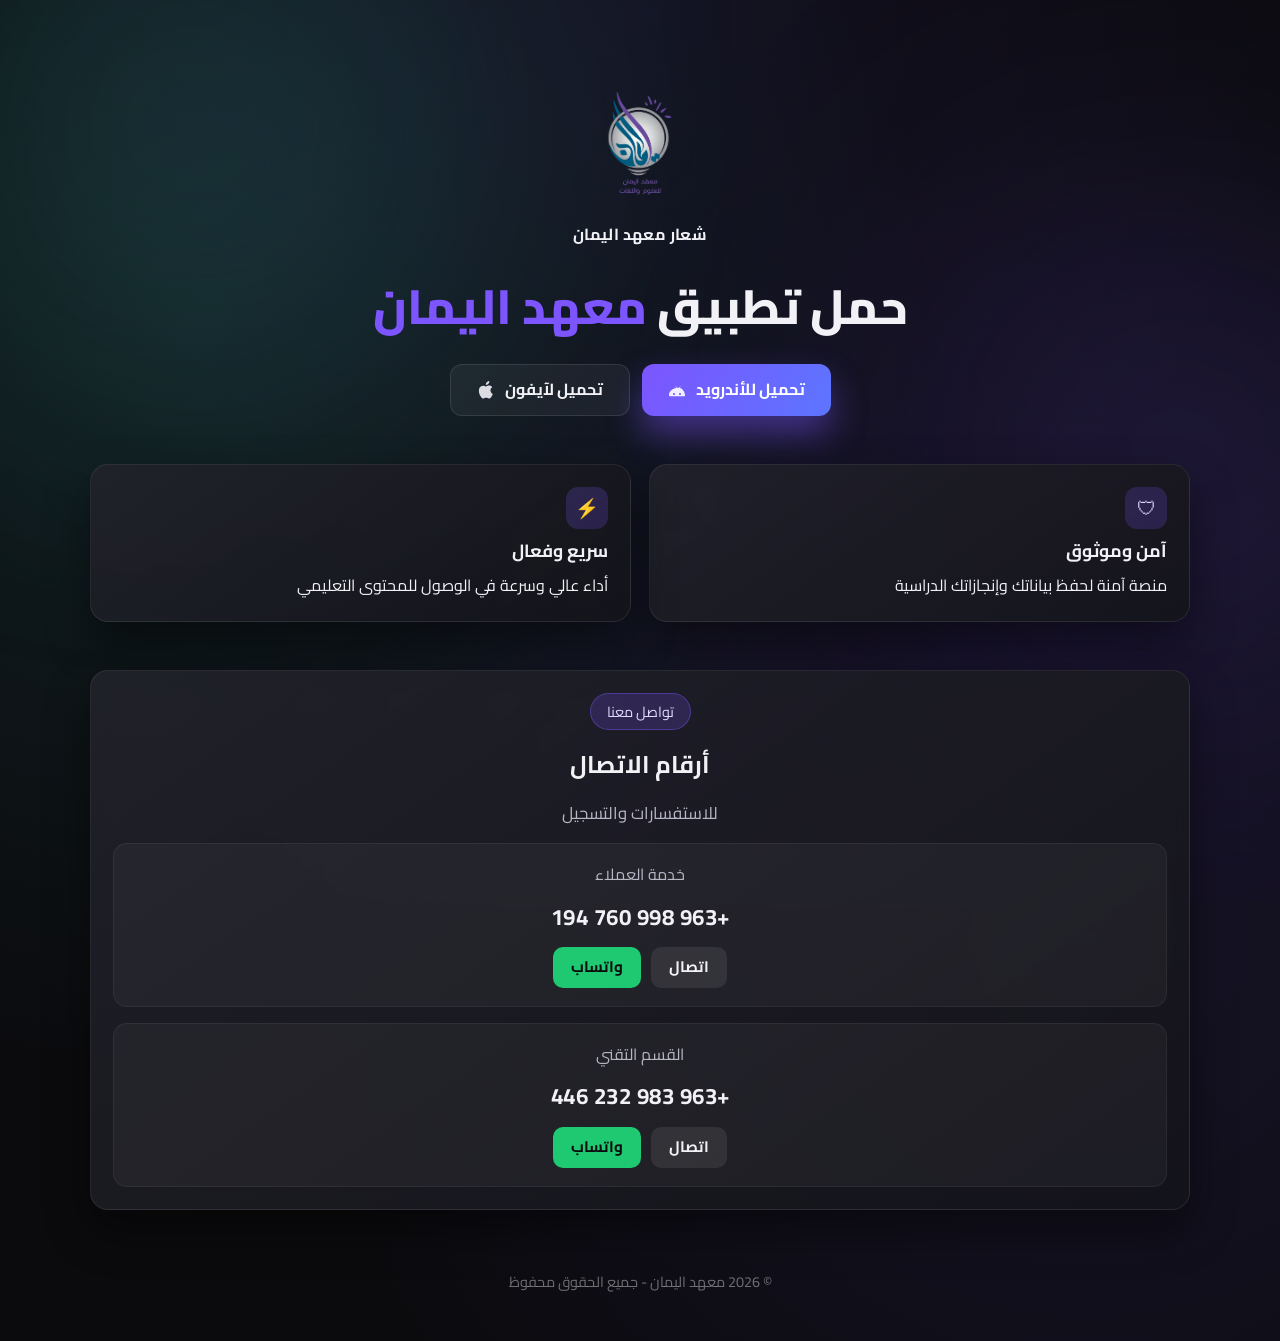
==== commit cccc895a: "Add files via upload" ====
--- a/index.html
+++ b/index.html
@@ -1,1352 +1,111 @@
-<!DOCTYPE html>
+﻿<!doctype html>
 <html lang="ar" dir="rtl">
-<head>
-    <meta charset="UTF-8">
-    <meta name="viewport" content="width=device-width, initial-scale=1.0">
-    <title>معهد اليمان - تحميل التطبيق</title>
-    <link rel="preconnect" href="https://fonts.googleapis.com">
-    <link rel="preconnect" href="https://fonts.gstatic.com" crossorigin>
-    <link href="https://fonts.googleapis.com/css2?family=Cairo:wght@300;400;500;600;700;800&display=swap" rel="stylesheet">
-    <style>
-        * {
-            margin: 0;
-            padding: 0;
-            box-sizing: border-box;
-        }
-
-        :root {
-            --bg-primary: #0a0a0a;
-            --bg-secondary: #141414;
-            --bg-card: rgba(255, 255, 255, 0.03);
-            --bg-card-hover: rgba(255, 255, 255, 0.06);
-            --border-color: rgba(255, 255, 255, 0.1);
-            --border-hover: rgba(255, 255, 255, 0.2);
-            --text-primary: #ffffff;
-            --text-secondary: #a1a1aa;
-            --text-muted: #71717a;
-            --accent: #7c3aed;
-            --accent-hover: #8b5cf6;
-            --accent-light: rgba(124, 58, 237, 0.15);
-        }
-
-        html {
-            scroll-behavior: smooth;
-        }
-
-        body {
-            font-family: 'Cairo', sans-serif;
-            min-height: 100vh;
-            background: var(--bg-primary);
-            color: var(--text-primary);
-            overflow-x: hidden;
-            line-height: 1.6;
-        }
-
-        .bg-gradient {
-            position: fixed;
-            top: 0;
-            left: 0;
-            width: 100%;
-            height: 100%;
-            z-index: 0;
-            background: 
-                radial-gradient(ellipse 80% 50% at 50% -20%, rgba(124, 58, 237, 0.15), transparent),
-                radial-gradient(ellipse 60% 40% at 100% 100%, rgba(124, 58, 237, 0.08), transparent);
-            pointer-events: none;
-        }
-
-        .content-wrapper {
-            position: relative;
-            z-index: 1;
-        }
-
-        .hero {
-            min-height: 100vh;
-            display: flex;
-            flex-direction: column;
-            justify-content: center;
-            align-items: center;
-            padding: 80px 5% 60px;
-            text-align: center;
-            position: relative;
-        }
-
-        .hero-logo {
-            width: 240px;
-            height: 240px;
-            object-fit: contain;
-            margin: 0 auto 30px;
-            filter: drop-shadow(0 20px 40px rgba(124, 58, 237, 0.3));
-            animation: logoFloat 3s ease-in-out infinite;
-            display: block;
-        }
-
-        @media (min-width: 480px) {
-            .hero-logo {
-                width: 280px;
-                height: 280px;
-            }
-        }
-
-        @media (min-width: 768px) {
-            .hero-logo {
-                width: 320px;
-                height: 320px;
-            }
-        }
-
-        @media (min-width: 1024px) {
-            .hero-logo {
-                width: 512px;
-                height: 512px;
-            }
-        }
-
-        @keyframes logoFloat {
-            0%, 100% { transform: translateY(0); }
-            50% { transform: translateY(-10px); }
-        }
-
-        .hero-content {
-            max-width: 900px;
-        }
-
-        .hero-title {
-            font-size: clamp(2rem, 5vw, 3.5rem);
-            font-weight: 700;
-            margin-bottom: 40px;
-            line-height: 1.15;
-            letter-spacing: -0.03em;
-        }
-
-        .hero-title span {
-            color: var(--accent-hover);
-        }
-
-        .download-buttons {
-            display: flex;
-            gap: 12px;
-            justify-content: center;
-            flex-wrap: wrap;
-        }
-
-        .btn-download {
-            padding: 16px 32px;
-            border: none;
-            border-radius: 10px;
-            font-family: 'Cairo', sans-serif;
-            font-size: 0.95rem;
-            font-weight: 600;
-            cursor: pointer;
-            transition: all 0.3s ease;
-            display: inline-flex;
-            align-items: center;
-            justify-content: center;
-            gap: 10px;
-            text-decoration: none;
-            min-width: 160px;
-            height: 52px;
-        }
-
-        @media (min-width: 480px) {
-            .btn-download {
-                padding: 18px 40px;
-                font-size: 1rem;
-                min-width: 200px;
-                height: 56px;
-                gap: 12px;
-            }
-        }
-
-        .btn-icon {
-            width: 24px;
-            height: 24px;
-            flex-shrink: 0;
-        }
-
-        @media (min-width: 480px) {
-            .btn-icon {
-                width: 28px;
-                height: 28px;
-            }
-        }
-
-        .btn-android {
-            background: var(--accent);
-            color: white;
-        }
-
-        .btn-android:hover {
-            background: var(--accent-hover);
-            transform: translateY(-2px);
-            box-shadow: 0 8px 24px rgba(124, 58, 237, 0.3);
-        }
-
-        .btn-ios {
-            background: var(--bg-card);
-            color: var(--text-primary);
-            border: 1px solid var(--border-color);
-        }
-
-        .btn-ios:hover {
-            background: var(--bg-card-hover);
-            border-color: var(--border-hover);
-            transform: translateY(-2px);
-        }
-
-        .btn-icon {
-            width: 28px;
-            height: 28px;
-        }
-
-        .features {
-            padding: 80px 5%;
-        }
-
-        .features-container {
-            max-width: 1400px;
-            margin: 0 auto;
-        }
-
-        .features-grid {
-            display: grid;
-            grid-template-columns: repeat(auto-fit, minmax(280px, 1fr));
-            gap: 20px;
-        }
-
-        .feature-card {
-            background: var(--bg-card);
-            border: 1px solid var(--border-color);
-            border-radius: 16px;
-            padding: 32px 24px;
-            transition: all 0.3s ease;
-        }
-
-        .feature-card:hover {
-            background: var(--bg-card-hover);
-            border-color: var(--border-hover);
-            transform: translateY(-4px);
-        }
-
-        .feature-icon {
-            width: 40px;
-            height: 40px;
-            margin-bottom: 16px;
-            display: flex;
-            align-items: center;
-            justify-content: center;
-            background: var(--accent-light);
-            border-radius: 10px;
-            color: var(--accent-hover);
-        }
-
-        .feature-title {
-            font-size: 1.15rem;
-            font-weight: 600;
-            margin-bottom: 10px;
-            color: var(--text-primary);
-        }
-
-        .feature-desc {
-            color: var(--text-secondary);
-            font-size: 0.95rem;
-            line-height: 1.6;
-        }
-
-        .contact-section {
-            padding: 80px 5%;
-        }
-
-        .contact-container {
-            max-width: 800px;
-            margin: 0 auto;
-        }
-
-        .contact-card {
-            background: var(--bg-card);
-            border: 1px solid var(--border-color);
-            border-radius: 20px;
-            padding: 40px 32px;
-            text-align: center;
-        }
-
-        .section-badge {
-            display: inline-block;
-            padding: 8px 20px;
-            background: var(--accent-light);
-            border: 1px solid rgba(124, 58, 237, 0.2);
-            border-radius: 100px;
-            color: var(--accent-hover);
-            font-size: 0.85rem;
-            font-weight: 500;
-            margin-bottom: 24px;
-        }
-
-        .section-title {
-            font-size: clamp(1.5rem, 4vw, 2rem);
-            font-weight: 700;
-            margin-bottom: 16px;
-            color: var(--text-primary);
-        }
-
-        .section-description {
-            font-size: 1rem;
-            color: var(--text-secondary);
-            margin-bottom: 32px;
-        }
-
-        .phone-numbers {
-            display: flex;
-            flex-direction: column;
-            gap: 24px;
-        }
-
-        .phone-item {
-            padding: 24px;
-            background: var(--bg-card-hover);
-            border: 1px solid var(--border-color);
-            border-radius: 16px;
-            transition: all 0.3s ease;
-        }
-
-        .phone-item:hover {
-            border-color: var(--border-hover);
-            transform: translateY(-2px);
-        }
-
-        .phone-label {
-            font-size: 0.9rem;
-            color: var(--text-secondary);
-            margin-bottom: 8px;
-            font-weight: 500;
-        }
-
-        .phone-number {
-            font-size: clamp(1.5rem, 4vw, 2rem);
-            font-weight: 700;
-            color: var(--text-primary);
-            text-decoration: none;
-            letter-spacing: -0.02em;
-            display: block;
-            margin-bottom: 16px;
-        }
-
-        .phone-actions {
-            display: flex;
-            gap: 10px;
-            justify-content: center;
-        }
-
-        .btn-whatsapp-sm {
-            padding: 10px 20px;
-            background: #25d366;
-            color: white;
-            border: none;
-            border-radius: 8px;
-            font-family: 'Cairo', sans-serif;
-            font-size: 0.9rem;
-            font-weight: 600;
-            cursor: pointer;
-            transition: all 0.3s ease;
-            display: flex;
-            align-items: center;
-            gap: 8px;
-            text-decoration: none;
-        }
-
-        .btn-whatsapp-sm:hover {
-            background: #20bd5a;
-            transform: translateY(-2px);
-        }
-
-        .btn-call-sm {
-            padding: 10px 20px;
-            background: var(--bg-card);
-            color: var(--text-primary);
-            border: 1px solid var(--border-color);
-            border-radius: 8px;
-            font-family: 'Cairo', sans-serif;
-            font-size: 0.9rem;
-            font-weight: 600;
-            cursor: pointer;
-            transition: all 0.3s ease;
-            display: flex;
-            align-items: center;
-            gap: 8px;
-            text-decoration: none;
-        }
-
-        .btn-call-sm:hover {
-            background: var(--bg-card-hover);
-            border-color: var(--border-hover);
-            transform: translateY(-2px);
-        }
-
-        @media (min-width: 480px) {
-            .phone-item {
-                padding: 28px;
-            }
-
-            .phone-number {
-                font-size: clamp(1.8rem, 3.5vw, 2.2rem);
-                margin-bottom: 20px;
-            }
-
-            .btn-whatsapp-sm,
-            .btn-call-sm {
-                padding: 12px 24px;
-                font-size: 0.95rem;
-            }
-        }
-
-        .contact-buttons {
-            display: flex;
-            gap: 16px;
-            justify-content: center;
-            flex-wrap: wrap;
-        }
-
-        .btn-contact {
-            padding: 16px 36px;
-            border: none;
-            border-radius: 10px;
-            font-family: 'Cairo', sans-serif;
-            font-size: 1rem;
-            font-weight: 600;
-            cursor: pointer;
-            transition: all 0.3s ease;
-            display: flex;
-            align-items: center;
-            gap: 10px;
-            text-decoration: none;
-        }
-
-        .btn-whatsapp {
-            background: #25d366;
-            color: white;
-        }
-
-        .btn-whatsapp:hover {
-            background: #20bd5a;
-            transform: translateY(-2px);
-        }
-
-        .btn-call {
-            background: var(--bg-card);
-            color: var(--text-primary);
-            border: 1px solid var(--border-color);
-        }
-
-        .btn-call:hover {
-            background: var(--bg-card-hover);
-            border-color: var(--border-hover);
-            transform: translateY(-2px);
-        }
-
-        footer {
-            padding: 30px 6%;
-            text-align: center;
-            border-top: 1px solid var(--border-color);
-            background: var(--bg-secondary);
-        }
-
-        footer p {
-            color: var(--text-muted);
-            font-size: 0.9rem;
-        }
-
-        @media (min-width: 768px) {
-            footer {
-                padding: 40px 6%;
-            }
-            footer p {
-                font-size: 0.95rem;
-            }
-        }
-
-        .toast {
-            position: fixed;
-            bottom: 40px;
-            left: 50%;
-            transform: translateX(-50%) translateY(100px);
-            background: var(--bg-secondary);
-            border: 1px solid var(--border-color);
-            color: var(--text-primary);
-            padding: 16px 32px;
-            border-radius: 12px;
-            font-family: 'Cairo', sans-serif;
-            font-size: 1rem;
-            font-weight: 500;
-            z-index: 9999;
-            opacity: 0;
-            transition: all 0.3s ease;
-        }
-
-        .toast.show {
-            transform: translateX(-50%) translateY(0);
-            opacity: 1;
-        }
-
-        .spinner {
-            width: 18px;
-            height: 18px;
-            border: 2px solid rgba(255, 255, 255, 0.2);
-            border-top-color: white;
-            border-radius: 50%;
-            animation: spin 0.8s linear infinite;
-        }
-
-        @keyframes spin {
-            to { transform: rotate(360deg); }
-        }
-
-        @media (max-width: 767px) {
-            .spinner {
-                width: 16px;
-                height: 16px;
-                border-width: 1.5px;
-            }
-
-            .download-buttons {
-                flex-direction: column;
-                align-items: center;
-                gap: 16px;
-            }
-
-            .btn-download {
-                justify-content: center;
-                width: 100%;
-                max-width: 280px;
-                margin: 0 auto;
-            }
-
-            .contact-buttons {
-                flex-direction: column;
-                align-items: center;
-            }
-
-            .contact-card {
-                padding: 32px 24px;
-            }
-
-            .feature-card {
-                padding: 24px 20px;
-            }
-        }
-
-            .download-buttons {
-                flex-direction: column;
-                align-items: stretch;
-            }
-
-            .btn-download {
-                justify-content: center;
-                width: 100%;
-                max-width: 300px;
-            }
-
-            .contact-buttons {
-                flex-direction: column;
-                align-items: center;
-            }
-
-            .contact-card {
-                padding: 48px 24px;
-            }
-
-            .feature-card {
-                padding: 32px 24px;
-            }
-        }
-
-        ::-webkit-scrollbar {
-            width: 8px;
-        }
-
-        ::-webkit-scrollbar-track {
-            background: var(--bg-primary);
-        }
-
-        ::-webkit-scrollbar-thumb {
-            background: var(--accent);
-            border-radius: 4px;
-        }
-
-        /* Dynamic Download Links Styles */
-        .platform-section {
-            margin-bottom: 24px;
-            width: 100%;
-            max-width: 600px;
-        }
-
-        .platform-header {
-            display: flex;
-            align-items: center;
-            gap: 10px;
-            font-size: 1.1rem;
-            font-weight: 600;
-            color: var(--text-primary);
-            margin-bottom: 12px;
-            padding-bottom: 8px;
-            border-bottom: 1px solid var(--border-color);
-        }
-
-        .platform-icon {
-            width: 24px;
-            height: 24px;
-            flex-shrink: 0;
-        }
-
-        .download-links-container {
-            display: flex;
-            flex-direction: column;
-            gap: 10px;
-        }
-
-        .download-link-btn {
-            display: flex;
-            align-items: center;
-            justify-content: space-between;
-            gap: 12px;
-            padding: 14px 20px;
-            background: var(--bg-card);
-            border: 1px solid var(--border-color);
-            border-radius: 10px;
-            color: var(--text-primary);
-            text-decoration: none;
-            font-family: 'Cairo', sans-serif;
-            font-size: 0.95rem;
-            font-weight: 500;
-            cursor: pointer;
-            transition: all 0.3s ease;
-            position: relative;
-        }
-
-        .download-link-btn:hover {
-            background: var(--bg-card-hover);
-            border-color: var(--border-hover);
-            transform: translateY(-2px);
-        }
-
-        .download-link-btn.disabled {
-            opacity: 0.5;
-            cursor: not-allowed;
-            pointer-events: none;
-        }
-
-        .download-link-btn.disabled:hover {
-            transform: none;
-        }
-
-        .link-info {
-            display: flex;
-            align-items: center;
-            gap: 12px;
-            flex: 1;
-        }
-
-        .link-icon {
-            width: 20px;
-            height: 20px;
-            flex-shrink: 0;
-        }
-
-        .link-name {
-            flex: 1;
-            text-align: right;
-        }
-
-        .link-actions {
-            display: flex;
-            align-items: center;
-            gap: 10px;
-        }
-
-        .download-count {
-            display: flex;
-            align-items: center;
-            gap: 6px;
-            padding: 4px 10px;
-            background: var(--accent-light);
-            border-radius: 20px;
-            font-size: 0.8rem;
-            color: var(--accent-hover);
-            font-weight: 600;
-        }
-
-        .download-count-icon {
-            width: 14px;
-            height: 14px;
-        }
-
-        .download-arrow {
-            width: 18px;
-            height: 18px;
-            opacity: 0.7;
-        }
-
-        .loading-state {
-            display: flex;
-            align-items: center;
-            justify-content: center;
-            gap: 12px;
-            padding: 40px 20px;
-            color: var(--text-secondary);
-            font-size: 1rem;
-        }
-
-        .loading-spinner {
-            width: 24px;
-            height: 24px;
-            border: 2px solid rgba(255, 255, 255, 0.2);
-            border-top-color: var(--accent);
-            border-radius: 50%;
-            animation: spin 0.8s linear infinite;
-        }
-
-        .empty-state {
-            display: flex;
-            flex-direction: column;
-            align-items: center;
-            justify-content: center;
-            gap: 12px;
-            padding: 40px 20px;
-            color: var(--text-secondary);
-            font-size: 1rem;
-        }
-
-        .empty-icon {
-            width: 48px;
-            height: 48px;
-            opacity: 0.5;
-        }
-
-        @media (min-width: 480px) {
-            .download-link-btn {
-                padding: 16px 24px;
-                font-size: 1rem;
-            }
-
-            .platform-header {
-                font-size: 1.2rem;
-            }
-        }
-
-        @media (max-width: 767px) {
-            .download-buttons {
-                flex-direction: column;
-                align-items: center;
-                gap: 16px;
-            }
-
-            .platform-section {
-                width: 100%;
-                max-width: 100%;
-            }
-
-            .download-link-btn {
-                width: 100%;
-            }
-        }
-    </style>
-</head>
-<body>
-    <div class="bg-gradient"></div>
-
-    <div class="content-wrapper">
-        <!-- Hero Section -->
-        <section class="hero" id="download">
-            <img src="logo.png" alt="شعار معهد اليمان" class="hero-logo">
-            <div class="hero-content">
-                <h1 class="hero-title">
-                    حمل تطبيق <span>معهد اليمان</span>
-                </h1>
-                                <div class="download-buttons" id="downloadButtonsContainer">
-                    <div class="loading-state">
-                        <div class="loading-spinner"></div>
-                        <span>جاري تحميل الروابط...</span>
-                    </div>
-                </div>
-            </div>
-        </section>
-
-        <!-- Features Section -->
-        <section class="features">
-            <div class="features-container">
-                <div class="features-grid">
-                    <div class="feature-card">
-                        <div class="feature-icon">
-                            <svg width="24" height="24" viewBox="0 0 24 24" fill="none" stroke="currentColor" stroke-width="2">
-                                <path d="M12 22s8-4 8-10V5l-8-3-8 3v7c0 6 8 10 8 10z"/>
-                            </svg>
-                        </div>
-                        <h3 class="feature-title">آمن وموثوق</h3>
-                        <p class="feature-desc">منصة آمنة لحفظ بياناتك وإنجازاتك الدراسية</p>
-                    </div>
-                    <div class="feature-card">
-                        <div class="feature-icon">
-                            <svg width="24" height="24" viewBox="0 0 24 24" fill="none" stroke="currentColor" stroke-width="2">
-                                <polygon points="13 2 3 14 12 14 11 22 21 10 12 10 13 2"/>
-                            </svg>
-                        </div>
-                        <h3 class="feature-title">سريع وفعال</h3>
-                        <p class="feature-desc">أداء عالي وسرعة في الوصول للمحتوى التعليمي</p>
-                    </div>
-                </div>
-            </div>
-        </section>
-
-        <!-- Contact Section -->
-        <section class="contact-section">
-            <div class="contact-container">
-                <div class="contact-card">
-                    <span class="section-badge">تواصل معنا</span>
-                    <h2 class="section-title">أرقام الاتصال</h2>
-                    <p class="section-description">للاستفسارات والتسجيل</p>
-                    
-                    <div class="phone-numbers">
-                        <div class="phone-item">
-                            <div class="phone-label">خدمة العملاء</div>
-                            <a href="tel:+963998760194" class="phone-number">+963 998 760 194</a>
-                            <div class="phone-actions">
-                                <a href="https://wa.me/963998760194" target="_blank" class="btn-contact btn-whatsapp-sm">
-                                    <svg width="20" height="20" viewBox="0 0 24 24" fill="currentColor">
-                                        <path d="M17.472 14.382c-.297-.149-1.758-.867-2.03-.967-.273-.099-.471-.148-.67.15-.197.297-.767.966-.94 1.164-.173.199-.347.223-.644.075-.297-.15-1.255-.463-2.39-1.475-.883-.788-1.48-1.761-1.653-2.059-.173-.297-.018-.458.13-.606.134-.133.298-.347.446-.52.149-.174.198-.298.298-.497.099-.198.05-.371-.025-.52-.075-.149-.669-1.612-.916-2.207-.242-.579-.487-.5-.669-.51-.173-.008-.371-.01-.57-.01-.198 0-.52.074-.792.372-.272.297-1.04 1.016-1.04 2.479 0 1.462 1.065 2.875 1.213 3.074.149.198 2.096 3.2 5.077 4.487.709.306 1.262.489 1.694.625.712.227 1.36.195 1.871.118.571-.085 1.758-.719 2.006-1.413.248-.694.248-1.289.173-1.413-.074-.124-.272-.198-.57-.347m-5.421 7.403h-.004a9.87 9.87 0 01-5.031-1.378l-.361-.214-3.741.982.998-3.648-.235-.374a9.86 9.86 0 01-1.51-5.26c.001-5.45 4.436-9.884 9.888-9.884 2.64 0 5.122 1.03 6.988 2.898a9.825 9.825 0 012.893 6.994c-.003 5.45-4.437 9.884-9.885 9.884m8.413-18.297A11.815 11.815 0 0012.05 0C5.495 0 .16 5.335.157 11.892c0 2.096.547 4.142 1.588 5.945L.057 24l6.305-1.654a11.882 11.882 0 005.683 1.448h.005c6.554 0 11.89-5.335 11.893-11.893a11.821 11.821 0 00-3.48-8.413z"/>
-                                    </svg>
-                                    واتساب
-                                </a>
-                                <a href="tel:+963998760194" class="btn-contact btn-call-sm">
-                                    <svg width="20" height="20" viewBox="0 0 24 24" fill="none" stroke="currentColor" stroke-width="2">
-                                        <path d="M22 16.92v3a2 2 0 0 1-2.18 2 19.79 19.79 0 0 1-8.63-3.07 19.5 19.5 0 0 1-6-6 19.79 19.79 0 0 1-3.07-8.67A2 2 0 0 1 4.11 2h3a2 2 0 0 1 2 1.72 12.84 12.84 0 0 0 .7 2.81 2 2 0 0 1-.45 2.11L8.09 9.91a16 16 0 0 0 6 6l1.27-1.27a2 2 0 0 1 2.11-.45 12.84 12.84 0 0 0 2.81.7A2 2 0 0 1 22 16.92z"/>
-                                    </svg>
-                                    اتصال
-                                </a>
-                            </div>
-                        </div>
-                        <div class="phone-item">
-                            <div class="phone-label">القسم التقني</div>
-                            <a href="tel:+963983232446" class="phone-number">+963 983 232 446</a>
-                            <div class="phone-actions">
-                                <a href="https://wa.me/963983232446" target="_blank" class="btn-contact btn-whatsapp-sm">
-                                    <svg width="20" height="20" viewBox="0 0 24 24" fill="currentColor">
-                                        <path d="M17.472 14.382c-.297-.149-1.758-.867-2.03-.967-.273-.099-.471-.148-.67.15-.197.297-.767.966-.94 1.164-.173.199-.347.223-.644.075-.297-.15-1.255-.463-2.39-1.475-.883-.788-1.48-1.761-1.653-2.059-.173-.297-.018-.458.13-.606.134-.133.298-.347.446-.52.149-.174.198-.298.298-.497.099-.198.05-.371-.025-.52-.075-.149-.669-1.612-.916-2.207-.242-.579-.487-.5-.669-.51-.173-.008-.371-.01-.57-.01-.198 0-.52.074-.792.372-.272.297-1.04 1.016-1.04 2.479 0 1.462 1.065 2.875 1.213 3.074.149.198 2.096 3.2 5.077 4.487.709.306 1.262.489 1.694.625.712.227 1.36.195 1.871.118.571-.085 1.758-.719 2.006-1.413.248-.694.248-1.289.173-1.413-.074-.124-.272-.198-.57-.347m-5.421 7.403h-.004a9.87 9.87 0 01-5.031-1.378l-.361-.214-3.741.982.998-3.648-.235-.374a9.86 9.86 0 01-1.51-5.26c.001-5.45 4.436-9.884 9.888-9.884 2.64 0 5.122 1.03 6.988 2.898a9.825 9.825 0 012.893 6.994c-.003 5.45-4.437 9.884-9.885 9.884m8.413-18.297A11.815 11.815 0 0012.05 0C5.495 0 .16 5.335.157 11.892c0 2.096.547 4.142 1.588 5.945L.057 24l6.305-1.654a11.882 11.882 0 005.683 1.448h.005c6.554 0 11.89-5.335 11.893-11.893a11.821 11.821 0 00-3.48-8.413z"/>
-                                    </svg>
-                                    واتساب
-                                </a>
-                                <a href="tel:+963983232446" class="btn-contact btn-call-sm">
-                                    <svg width="20" height="20" viewBox="0 0 24 24" fill="none" stroke="currentColor" stroke-width="2">
-                                        <path d="M22 16.92v3a2 2 0 0 1-2.18 2 19.79 19.79 0 0 1-8.63-3.07 19.5 19.5 0 0 1-6-6 19.79 19.79 0 0 1-3.07-8.67A2 2 0 0 1 4.11 2h3a2 2 0 0 1 2 1.72 12.84 12.84 0 0 0 .7 2.81 2 2 0 0 1-.45 2.11L8.09 9.91a16 16 0 0 0 6 6l1.27-1.27a2 2 0 0 1 2.11-.45 12.84 12.84 0 0 0 2.81.7A2 2 0 0 1 22 16.92z"/>
-                                    </svg>
-                                    اتصال
-                                </a>
-                            </div>
-                        </div>
-                    </div>
-                </div>
-            </div>
-        </section>
-
-        <!-- Footer -->
-        <footer>
-            <p>© 2026 معهد اليمان - جميع الحقوق محفوظة</p>
-        </footer>
+  <head>
+    <meta charset="utf-8" />
+    <meta name="viewport" content="width=device-width, initial-scale=1" />
+    <title>معهد اليمان | صفحة التطبيق</title>
+    <link rel="stylesheet" href="styles.css" />
+  </head>
+  <body>
+    <div class="backdrop" aria-hidden="true">
+      <span class="glow glow--left"></span>
+      <span class="glow glow--right"></span>
+      <span class="glow glow--bottom"></span>
     </div>
 
-    <!-- Toast Notification -->
-    <div class="toast" id="toast"></div>
+    <main class="page">
+      <header class="hero" data-reveal>
+        <div class="logo-block">
+          <div class="logo">
+            <img src="logo.png" alt="شعار معهد اليمان" />
+          </div>
+          <div class="logo-text">
+            <div class="logo-title">شعار معهد اليمان</div>
+          </div>
+        </div>
 
-    <script>
-        function parseUserAgent(ua) {
-            const browser = { name: 'Unknown', version: 'Unknown' };
-            const os = { name: 'Unknown', version: 'Unknown' };
+        <h1 class="headline">حمل تطبيق <span>معهد اليمان</span></h1>
 
-            if (ua.includes('Firefox') && !ua.includes('Seamonkey')) {
-                browser.name = 'Firefox';
-                browser.version = ua.match(/Firefox\/([\d.]+)/)?.[1] || 'Unknown';
-            } else if (ua.includes('Chrome') && !ua.includes('Chromium') && !ua.includes('Edg')) {
-                browser.name = 'Chrome';
-                browser.version = ua.match(/Chrome\/([\d.]+)/)?.[1] || 'Unknown';
-            } else if (ua.includes('Safari') && !ua.includes('Chrome')) {
-                browser.name = 'Safari';
-                browser.version = ua.match(/Safari\/([\d.]+)/)?.[1] || 'Unknown';
-            } else if (ua.includes('Edg')) {
-                browser.name = 'Edge';
-                browser.version = ua.match(/Edg\/([\d.]+)/)?.[1] || 'Unknown';
-            }
+        <div class="cta">
+          <a class="btn btn-primary" href="#" data-download="android">
+            تحميل للأندرويد
+            <span class="btn-icon" aria-hidden="true">
+              <svg viewBox="0 0 576 512" role="img" focusable="false">
+                <path
+                  d="M420.5 202.9c-15.6-4.7-30.8-8-45.6-10.4l26.1-45.2c2.2-3.8 .9-8.7-3-10.9-3.9-2.2-8.8-.9-11 3l-27 46.8c-27.1-3.3-53.6-3.3-80.1 0l-27-46.8c-2.2-3.9-7.1-5.2-11-3-3.9 2.2-5.2 7.1-3 10.9l26.1 45.2c-14.8 2.4-30 5.7-45.6 10.4C119.9 228 32 315.4 32 420.8c0 20.2 16.4 36.6 36.6 36.6H507.4c20.2 0 36.6-16.4 36.6-36.6 0-105.4-87.9-192.8-123.5-217.9zM192 416c-17.7 0-32-14.3-32-32s14.3-32 32-32 32 14.3 32 32-14.3 32-32 32zm192 0c-17.7 0-32-14.3-32-32s14.3-32 32-32 32 14.3 32 32-14.3 32-32 32z"
+                />
+              </svg>
+            </span>
+          </a>
+          <a class="btn btn-ghost" href="#" data-download="ios">
+            تحميل لآيفون
+            <span class="btn-icon" aria-hidden="true">
+              <svg viewBox="0 0 384 512" role="img" focusable="false">
+                <path
+                  d="M318.7 268.7c-1.5-59.9 49-88.7 51.2-90.1-28.1-41-71.9-46.6-87.5-47.3-37.4-3.8-73 21.9-92 21.9-19 0-48.7-21.4-79.9-20.8-41.1 .6-79 23.9-100.2 60.8-42.8 74.2-10.9 184.1 30.8 244.2 20.4 29.5 44.6 62.7 76.5 61.4 30.8-1.2 42.4-20 79.5-20 37.1 0 47.6 20 80.1 19.4 33-.6 53.8-30.1 74.1-59.7 23.4-34.2 33-67.3 33.6-69 0-1.7-64.5-24.7-66-97.8zM260.5 80.9c17.1-20.7 28.6-49.4 25.4-78.9-24.6 1-54.4 16.4-72.1 37.1-15.8 18.3-29.6 47.6-25.9 75.6 27.4 2.1 55.4-13.9 72.6-33.8z"
+                />
+              </svg>
+            </span>
+          </a>
+        </div>
+      </header>
 
-            if (ua.includes('Windows NT 10.0')) {
-                os.name = 'Windows';
-                os.version = '10/11';
-            } else if (ua.includes('Mac OS X')) {
-                os.name = 'macOS';
-                os.version = ua.match(/Mac OS X ([\d_]+)/)?.[1]?.replace(/_/g, '.') || 'Unknown';
-            } else if (ua.includes('Android')) {
-                os.name = 'Android';
-                os.version = ua.match(/Android ([\d.]+)/)?.[1] || 'Unknown';
-            } else if (ua.includes('iOS') || ua.includes('iPhone')) {
-                os.name = 'iOS';
-                os.version = ua.match(/OS ([\d_]+)/)?.[1]?.replace(/_/g, '.') || 'Unknown';
-            }
+      <section class="features" data-reveal>
+        <article class="card feature">
+          <div class="feature-icon">🛡</div>
+          <h3>آمن وموثوق</h3>
+          <p>منصة آمنة لحفظ بياناتك وإنجازاتك الدراسية</p>
+        </article>
+        <article class="card feature">
+          <div class="feature-icon">⚡</div>
+          <h3>سريع وفعال</h3>
+          <p>أداء عالي وسرعة في الوصول للمحتوى التعليمي</p>
+        </article>
+      </section>
 
-            return { browser, os };
-        }
+      <section class="contact card" data-reveal>
+        <span class="pill">تواصل معنا</span>
+        <h2>أرقام الاتصال</h2>
+        <p class="subtitle">للاستفسارات والتسجيل</p>
 
-        function getDeviceName(ua) {
-            // iPhone Detection with Model
-            if (ua.includes('iPhone')) {
-                const match = ua.match(/iPhone\d+,\d+/);
-                if (match) {
-                    const model = match[0];
-                    if (model.includes('iPhone14,') || model.includes('iPhone15,')) return 'iPhone 14 Pro / 14 Pro Max';
-                    if (model.includes('iPhone13,') || model.includes('iPhone14,')) return 'iPhone 13 / 13 Pro / 14';
-                    if (model.includes('iPhone12,')) return 'iPhone 12 / 12 Pro';
-                    if (model.includes('iPhone11,')) return 'iPhone 11 / 11 Pro';
-                    if (model.includes('iPhone10,')) return 'iPhone 8 / 8 Plus';
-                    if (model.includes('iPhone9,')) return 'iPhone 7 / 7 Plus';
-                    if (model.includes('iPhone8,')) return 'iPhone SE';
-                }
-                return 'iPhone';
-            }
+        <div class="contact-list">
+          <div class="contact-item">
+            <div class="contact-label">خدمة العملاء</div>
+            <div class="contact-number">+963 998 760 194</div>
+            <div class="contact-actions">
+              <a class="btn btn-dark btn-small" href="tel:+963998760194">اتصال</a>
+              <a
+                class="btn btn-whatsapp btn-small"
+                href="https://wa.me/963998760194"
+                target="_blank"
+                rel="noopener"
+              >
+                واتساب
+              </a>
+            </div>
+          </div>
+          <div class="contact-item">
+            <div class="contact-label">القسم التقني</div>
+            <div class="contact-number">+963 983 232 446</div>
+            <div class="contact-actions">
+              <a class="btn btn-dark btn-small" href="tel:+963983232446">اتصال</a>
+              <a
+                class="btn btn-whatsapp btn-small"
+                href="https://wa.me/963983232446"
+                target="_blank"
+                rel="noopener"
+              >
+                واتساب
+              </a>
+            </div>
+          </div>
+        </div>
+      </section>
 
-            // iPad Detection
-            if (ua.includes('iPad')) {
-                if (ua.includes('iPad13,')) return 'iPad Pro (M2)';
-                if (ua.includes('iPad12,')) return 'iPad Pro 11" / 12.9"';
-                if (ua.includes('iPad11,')) return 'iPad Air (2020)';
-                if (ua.includes('iPad8,')) return 'iPad (8th Gen)';
-                return 'iPad';
-            }
+      <footer class="footer">© 2026 معهد اليمان - جميع الحقوق محفوظ</footer>
+    </main>
 
-            // Android Device Detection
-            if (ua.includes('Android')) {
-                // Samsung
-                if (ua.includes('Samsung') || ua.includes('SM-')) {
-                    if (ua.includes('SM-S911') || ua.includes('SM-S916')) return 'Samsung Galaxy S23';
-                    if (ua.includes('SM-S901') || ua.includes('SM-S906')) return 'Samsung Galaxy S22';
-                    if (ua.includes('SM-G991') || ua.includes('SM-G996')) return 'Samsung Galaxy S21';
-                    if (ua.includes('SM-G990') || ua.includes('SM-G998')) return 'Samsung Galaxy S21 Ultra';
-                    if (ua.includes('SM-A')) return 'Samsung Galaxy A Series';
-                    return 'Samsung Device';
-                }
-
-                // Xiaomi
-                if (ua.includes('Xiaomi') || ua.includes('Redmi') || ua.includes('POCO')) {
-                    if (ua.includes('Redmi')) return 'Xiaomi Redmi';
-                    if (ua.includes('POCO')) return 'Xiaomi POCO';
-                    return 'Xiaomi Device';
-                }
-
-                // Huawei
-                if (ua.includes('HUAWEI') || ua.includes('Huawei')) {
-                    return 'Huawei Device';
-                }
-
-                // OPPO
-                if (ua.includes('OPPO') || ua.includes('OnePlus')) {
-                    if (ua.includes('OnePlus')) return 'OnePlus Device';
-                    return 'OPPO Device';
-                }
-
-                // Vivo
-                if (ua.includes('vivo') || ua.includes('Vivo')) {
-                    return 'Vivo Device';
-                }
-
-                // Realme
-                if (ua.includes('realme') || ua.includes('Realme')) {
-                    return 'Realme Device';
-                }
-
-                // Google Pixel
-                if (ua.includes('Pixel')) {
-                    return 'Google Pixel';
-                }
-
-                // Nokia
-                if (ua.includes('Nokia')) {
-                    return 'Nokia Device';
-                }
-
-                return 'Android Device';
-            }
-
-            // Windows Detection
-            if (ua.includes('Windows')) {
-                if (ua.includes('Win64') || ua.includes('WOW64')) return 'Windows PC (64-bit)';
-                if (ua.includes('Win32')) return 'Windows PC (32-bit)';
-                return 'Windows PC';
-            }
-
-            // Mac Detection
-            if (ua.includes('Mac')) {
-                if (ua.includes('MacBook')) return 'MacBook';
-                if (ua.includes('iMac')) return 'iMac';
-                if (ua.includes('Mac mini')) return 'Mac mini';
-                if (ua.includes('Mac Pro')) return 'Mac Pro';
-                return 'Mac';
-            }
-
-            // Linux Detection
-            if (ua.includes('Linux')) {
-                if (ua.includes('Ubuntu')) return 'Linux (Ubuntu)';
-                if (ua.includes('Fedora')) return 'Linux (Fedora)';
-                return 'Linux PC';
-            }
-
-            return 'Unknown Device';
-        }
-
-        async function getIPAddress() {
-            try {
-                const controller = new AbortController();
-                const timeoutId = setTimeout(() => controller.abort(), 3000);
-                const response = await fetch('https://api.ipify.org?format=json', {
-                    signal: controller.signal
-                });
-                clearTimeout(timeoutId);
-                const data = await response.json();
-                return data.ip || '127.0.0.1';
-            } catch (error) {
-                console.error('Failed to get IP:', error);
-                return '127.0.0.1';
-            }
-        }
-
-        async function saveDownloadData(data) {
-            try {
-                const response = await fetch('/api/downloads', {
-                    method: 'POST',
-                    headers: {
-                        'Content-Type': 'application/json',
-                    },
-                    body: JSON.stringify(data)
-                });
-
-                if (response.ok) {
-                    console.log('✅ Download logged successfully');
-                    return true;
-                } else {
-                    const errorText = await response.text();
-                    console.error('❌ Failed to log download:', response.status, errorText);
-                    return false;
-                }
-            } catch (error) {
-                console.error('❌ Error saving download data:', error);
-                return false;
-            }
-        }
-
-        async function handleDownload(event, platform) {
-            event.preventDefault();
-            console.log('handleDownload called with platform:', platform);
-            const btn = document.getElementById('androidDownloadBtn');
-            const downloadUrl = 'https://expo.dev/artifacts/eas/aCW8qaqGUwiWCdf6dgViH6.apk';
-            const originalText = btn.innerHTML;
-
-            // Show loading state
-            btn.innerHTML = '<div class="spinner"></div> جاري التحميل...';
-            btn.style.pointerEvents = 'none';
-
-            try {
-                console.log('Step 1: Getting IP address...');
-                // Collect data first
-                const ip = await getIPAddress();
-                console.log('Step 2: IP obtained:', ip);
-
-                const userAgent = navigator.userAgent;
-                const { browser, os } = parseUserAgent(userAgent);
-                const deviceName = getDeviceName(userAgent);
-                const now = new Date();
-                const dateTime = now.toLocaleString('ar-EG', {
-                    year: 'numeric',
-                    month: '2-digit',
-                    day: '2-digit',
-                    hour: '2-digit',
-                    minute: '2-digit',
-                    second: '2-digit',
-                    hour12: true
-                });
-
-                const downloadData = {
-                    userAgent: userAgent,
-                    device: deviceName,
-                    browser: `${browser.name} ${browser.version}`,
-                    os: `${os.name} ${os.version}`,
-                    ip: ip,
-                    timestamp: now.toISOString(),
-                    dateTime: dateTime,
-                    platform: platform
-                };
-
-                console.log('Step 3: Download data prepared:', downloadData);
-
-                // Save the download data
-                console.log('Step 4: Saving to server...');
-                const saved = await saveDownloadData(downloadData);
-                console.log('Step 5: Save result:', saved);
-
-                // Open download in new tab (more reliable than fetch for redirects)
-                window.open(downloadUrl, '_blank');
-                showToast('تم بدء التحميل بنجاح');
-
-                // Reset button after a short delay
-                setTimeout(() => {
-                    btn.innerHTML = originalText;
-                    btn.style.pointerEvents = 'auto';
-                }, 1000);
-            } catch (error) {
-                console.error('Download error:', error);
-                showToast('تم بدء التحميل');
-                btn.innerHTML = originalText;
-                btn.style.pointerEvents = 'auto';
-            }
-        }
-
-        function handleIOSClick() {
-            showToast('قريباً على App Store');
-        }
-
-        function showToast(message) {
-            const toast = document.getElementById('toast');
-            toast.textContent = message;
-            toast.classList.add('show');
-            setTimeout(() => {
-                toast.classList.remove('show');
-            }, 3000);
-        }
-
-        
-        // Dynamic Download Links Functions
-        let allDownloadLinks = [];
-        let refreshInterval = null;
-
-        // Load download links from API
-        async function loadDownloadLinks() {
-            try {
-                const response = await fetch('/api/links');
-                if (!response.ok) {
-                    throw new Error('Failed to fetch links');
-                }
-                const data = await response.json();
-                allDownloadLinks = data.links || [];
-                renderDownloadButtons();
-            } catch (error) {
-                console.error('Error loading download links:', error);
-                renderEmptyState('فشل في تحميل الروابط. يرجى المحاولة مرة أخرى.');
-            }
-        }
-
-        // Render download buttons grouped by platform
-        function renderDownloadButtons() {
-            const container = document.getElementById('downloadButtonsContainer');
-
-            if (!allDownloadLinks || allDownloadLinks.length === 0) {
-                renderEmptyState('لا توجد روابط تحميل متاحة حالياً');
-                return;
-            }
-
-            // Filter only active links and group by platform
-            const activeLinks = allDownloadLinks.filter(link => link.isActive !== false);
-
-            if (activeLinks.length === 0) {
-                renderEmptyState('لا توجد روابط تحميل متاحة حالياً');
-                return;
-            }
-
-            const androidLinks = activeLinks.filter(link => link.platform === 'android');
-            const iosLinks = activeLinks.filter(link => link.platform === 'ios');
-
-            let html = '';
-
-            // Android Section
-            if (androidLinks.length > 0) {
-                html += '<div class="platform-section">';
-                html += '<div class="platform-header">';
-                html += '<svg class="platform-icon" viewBox="0 0 24 24" fill="currentColor">';
-                html += '<path d="M17.523 15.3414C17.523 15.3414 17.561 16.3294 16.507 16.3581C15.612 16.3821 15.291 15.5341 15.291 15.5341C15.291 15.5341 15.746 14.8211 16.197 14.8101C16.755 14.7961 17.523 15.3414 17.523 15.3414ZM3.565 13.9671C3.565 13.9671 4.263 14.3611 4.882 14.2331C5.406 14.1241 6.051 13.5001 6.051 13.5001C6.051 13.5001 5.535 12.9171 5.002 12.7811C4.258 12.5951 3.565 13.9671 3.565 13.9671ZM13.953 11.5491C13.953 11.5491 14.6 10.3311 15.636 10.3051C16.574 10.2811 17.191 11.2491 17.191 11.2491C17.191 11.2491 16.592 12.2991 15.756 12.4381C14.715 12.6121 13.953 11.5491 13.953 11.5491ZM6.7 10.8231C6.7 10.8231 7.208 9.51706 8.27 9.48406C9.231 9.45406 9.723 10.4991 9.723 10.4991C9.723 10.4991 9.012 11.4721 8.153 11.5431C7.084 11.6311 6.7 10.8231 6.7 10.8231ZM12.076 7.50006C12.076 7.50006 12.667 6.02706 13.889 6.00106C14.991 5.97706 15.56 7.20106 15.56 7.20106C15.56 7.20106 14.756 8.35206 13.744 8.44406C12.49 8.55806 12.076 7.50006 12.076 7.50006ZM19.196 14.7991C19.196 14.7991 19.237 15.8741 18.082 15.9051C17.099 15.9311 16.748 14.9991 16.748 14.9991C16.748 14.9991 17.248 14.2161 17.743 14.2041C18.359 14.1891 19.196 14.7991 19.196 14.7991ZM20.442 17.6271C20.442 17.6271C20.477 18.5391 19.5 18.5641C18.667 18.5861 18.368 17.8021 18.368 17.8021C18.368 17.8021 18.792 17.1371 19.213 17.1271C19.736 17.1151 20.442 17.6271 20.442 17.6271ZM18.408 12.1871C18.408 12.1871 18.455 11.2881 19.437 11.2581C20.274 11.2321 20.578 12.0011 20.578 12.0011C20.578 12.0011 20.159 12.6711 19.742 12.6831C19.223 12.6981 18.408 12.1871 18.408 12.1871ZM8.592 6.49306C8.592 6.49306 8.942 5.40106 10.015 5.37906C10.974 5.35906 11.465 6.40506 11.465 6.40506C11.465 6.40506 10.753 7.37706 9.895 7.44706C8.826 7.53506 8.592 6.49306 8.592 6.49306ZM5.939 9.17906C5.939 9.17906 6.228 8.13306 7.203 8.11306C8.073 8.09506 8.51 9.07906 8.51 9.07906C8.51 9.07906 7.868 9.98206 7.084 10.046C6.103 10.125 5.939 9.17906 5.939 9.17906Z"/>';
-                html += '</svg>';
-                html += '<span>للأندرويد</span>';
-                html += '</div>';
-                html += '<div class="download-links-container">';
-
-                androidLinks.forEach(link => {
-                    html += renderDownloadButton(link, 'android');
-                });
-
-                html += '</div></div>';
-            }
-
-            // iOS Section
-            if (iosLinks.length > 0) {
-                html += '<div class="platform-section">';
-                html += '<div class="platform-header">';
-                html += '<svg class="platform-icon" viewBox="0 0 24 24" fill="currentColor">';
-                html += '<path d="M18.71 19.5C17.88 20.74 17 21.95 15.66 21.97C14.32 22 13.89 21.18 12.37 21.18C10.84 21.18 10.37 21.95 9.1 22C7.79 22.05 6.8 20.68 5.96 19.47C4.25 17 2.94 12.45 4.7 9.39C5.57 7.87 7.13 6.91 8.82 6.88C10.1 6.86 11.32 7.75 12.11 7.75C12.89 7.75 14.37 6.68 15.92 6.84C16.57 6.87 18.39 7.1 19.56 8.82C19.47 8.88 17.39 10.1 17.41 12.63C17.44 15.65 20.06 16.66 20.09 16.67C20.06 16.74 19.67 18.11 18.71 19.5ZM13 3.5C13.73 2.67 14.94 2.04 15.94 2C16.07 3.17 15.6 4.35 14.9 5.19C14.21 6.04 13.07 6.7 11.95 6.61C11.8 5.46 12.36 4.26 13 3.5Z"/>';
-                html += '</svg>';
-                html += '<span>لآيفون</span>';
-                html += '</div>';
-                html += '<div class="download-links-container">';
-
-                iosLinks.forEach(link => {
-                    html += renderDownloadButton(link, 'ios');
-                });
-
-                html += '</div></div>';
-            }
-
-            container.innerHTML = html;
-        }
-
-        // Render individual download button
-        function renderDownloadButton(link, platform) {
-            const downloadCount = link.downloadCount || 0;
-            const arabicCount = toArabicNumber(downloadCount);
-
-            // Platform icon
-            const platformIcon = platform === 'android'
-                ? '<svg class="link-icon" viewBox="0 0 24 24" fill="currentColor"><path d="M17.523 15.3414C17.523 15.3414 17.561 16.3294 16.507 16.3581C15.612 16.3821 15.291 15.5341 15.291 15.5341C15.291 15.5341 15.746 14.8211 16.197 14.8101C16.755 14.7961 17.523 15.3414 17.523 15.3414ZM3.565 13.9671C3.565 13.9671 4.263 14.3611 4.882 14.2331C5.406 14.1241 6.051 13.5001 6.051 13.5001C6.051 13.5001 5.535 12.9171 5.002 12.7811C4.258 12.5951 3.565 13.9671 3.565 13.9671ZM13.953 11.5491C13.953 11.5491 14.6 10.3311 15.636 10.3051C16.574 10.2811 17.191 11.2491 17.191 11.2491C17.191 11.2491 16.592 12.2991 15.756 12.4381C14.715 12.6121 13.953 11.5491 13.953 11.5491ZM6.7 10.8231C6.7 10.8231 7.208 9.51706 8.27 9.48406C9.231 9.45406 9.723 10.4991 9.723 10.4991C9.723 10.4991 9.012 11.4721 8.153 11.5431C7.084 11.6311 6.7 10.8231 6.7 10.8231ZM12.076 7.50006C12.076 7.50006 12.667 6.02706 13.889 6.00106C14.991 5.97706 15.56 7.20106 15.56 7.20106C15.56 7.20106 14.756 8.35206 13.744 8.44406C12.49 8.55806 12.076 7.50006 12.076 7.50006ZM19.196 14.7991C19.196 14.7991 19.237 15.8741 18.082 15.9051C17.099 15.9311 16.748 14.9991 16.748 14.9991C16.748 14.9991 17.248 14.2161 17.743 14.2041C18.359 14.1891 19.196 14.7991 19.196 14.7991ZM20.442 17.6271C20.442 17.6271C20.477 18.5391 19.5 18.5641C18.667 18.5861 18.368 17.8021 18.368 17.8021C18.368 17.8021 18.792 17.1371 19.213 17.1271C19.736 17.1151 20.442 17.6271 20.442 17.6271ZM18.408 12.1871C18.408 12.1871 18.455 11.2881 19.437 11.2581C20.274 11.2321 20.578 12.0011 20.578 12.0011C20.578 12.0011 20.159 12.6711 19.742 12.6831C19.223 12.6981 18.408 12.1871 18.408 12.1871ZM8.592 6.49306C8.592 6.49306 8.942 5.40106 10.015 5.37906C10.974 5.35906 11.465 6.40506 11.465 6.40506C11.465 6.40506 10.753 7.37706 9.895 7.44706C8.826 7.53506 8.592 6.49306 8.592 6.49306ZM5.939 9.17906C5.939 9.17906 6.228 8.13306 7.203 8.11306C8.073 8.09506 8.51 9.07906 8.51 9.07906C8.51 9.07906 7.868 9.98206 7.084 10.046C6.103 10.125 5.939 9.17906 5.939 9.17906Z"/></svg>'
-                : '<svg class="link-icon" viewBox="0 0 24 24" fill="currentColor"><path d="M18.71 19.5C17.88 20.74 17 21.95 15.66 21.97C14.32 22 13.89 21.18 12.37 21.18C10.84 21.18 10.37 21.95 9.1 22C7.79 22.05 6.8 20.68 5.96 19.47C4.25 17 2.94 12.45 4.7 9.39C5.57 7.87 7.13 6.91 8.82 6.88C10.1 6.86 11.32 7.75 12.11 7.75C12.89 7.75 14.37 6.68 15.92 6.84C16.57 6.87 18.39 7.1 19.56 8.82C19.47 8.88 17.39 10.1 17.41 12.63C17.44 15.65 20.06 16.66 20.09 16.67C20.06 16.74 19.67 18.11 18.71 19.5ZM13 3.5C13.73 2.67 14.94 2.04 15.94 2C16.07 3.17 15.6 4.35 14.9 5.19C14.21 6.04 13.07 6.7 11.95 6.61C11.8 5.46 12.36 4.26 13 3.5Z"/></svg>';
-
-            // Download icon
-            const downloadIcon = '<svg class="download-count-icon" viewBox="0 0 24 24" fill="none" stroke="currentColor" stroke-width="2"><path d="M21 15v4a2 2 0 0 1-2 2H5a2 2 0 0 1-2-2v-4"/><polyline points="7 10 12 15 17 10"/><line x1="12" y1="15" x2="12" y2="3"/></svg>';
-
-            // Arrow icon
-            const arrowIcon = '<svg class="download-arrow" viewBox="0 0 24 24" fill="none" stroke="currentColor" stroke-width="2"><path d="M5 12h14M12 5l7 7-7 7"/></svg>';
-
-            return `
-                <button class="download-link-btn"
-                        onclick="handleLinkClick('${link._id || link.id}', event)"
-                        data-link-id="${link._id || link.id}"
-                        data-url="${link.url}">
-                    <div class="link-info">
-                        ${platformIcon}
-                        <span class="link-name">${link.name || 'تحميل التطبيق'}</span>
-                    </div>
-                    <div class="link-actions">
-                        <div class="download-count">
-                            ${downloadIcon}
-                            <span>${arabicCount} تحميل</span>
-                        </div>
-                        ${arrowIcon}
-                    </div>
-                </button>
-            `;
-        }
-
-        // Handle link click with tracking
-        async function handleLinkClick(linkId, event) {
-            event.preventDefault();
-            const button = event.currentTarget;
-            const downloadUrl = button.getAttribute('data-url');
-
-            if (!downloadUrl) {
-                showToast('رابط التحميل غير متاح');
-                return;
-            }
-
-            // Show loading state
-            const originalHTML = button.innerHTML;
-            button.classList.add('disabled');
-            button.innerHTML = '<div class="loading-spinner" style="width: 18px; height: 18px; border-width: 2px;"></div> جاري التحميل...';
-
-            try {
-                // Collect download data
-                const ip = await getIPAddress();
-                const userAgent = navigator.userAgent;
-                const { browser, os } = parseUserAgent(userAgent);
-                const deviceName = getDeviceName(userAgent);
-                const now = new Date();
-                const dateTime = now.toLocaleString('ar-EG', {
-                    year: 'numeric',
-                    month: '2-digit',
-                    day: '2-digit',
-                    hour: '2-digit',
-                    minute: '2-digit',
-                    second: '2-digit',
-                    hour12: true
-                });
-
-                const downloadData = {
-                    linkId: linkId,
-                    userAgent: userAgent,
-                    device: deviceName,
-                    browser: `${browser.name} ${browser.version}`,
-                    os: `${os.name} ${os.version}`,
-                    ip: ip,
-                    timestamp: now.toISOString(),
-                    dateTime: dateTime
-                };
-
-                // Save download data
-                await saveDownloadData(downloadData);
-
-                // Increment download count
-                await incrementDownloadCount(linkId);
-
-                // Open download URL
-                window.open(downloadUrl, '_blank');
-                showToast('تم بدء التحميل بنجاح');
-
-                // Refresh links to update count
-                await loadDownloadLinks();
-
-            } catch (error) {
-                console.error('Download error:', error);
-                showToast('تم بدء التحميل');
-                window.open(downloadUrl, '_blank');
-            } finally {
-                button.innerHTML = originalHTML;
-                button.classList.remove('disabled');
-            }
-        }
-
-        // Increment download count for a link
-        async function incrementDownloadCount(linkId) {
-            try {
-                const response = await fetch(`/api/links/${linkId}/increment`, {
-                    method: 'POST'
-                });
-                if (response.ok) {
-                    console.log('Download count incremented');
-                }
-            } catch (error) {
-                console.error('Error incrementing download count:', error);
-            }
-        }
-
-        // Render empty state
-        function renderEmptyState(message) {
-            const container = document.getElementById('downloadButtonsContainer');
-            container.innerHTML = `
-                <div class="empty-state">
-                    <svg class="empty-icon" viewBox="0 0 24 24" fill="none" stroke="currentColor" stroke-width="2">
-                        <circle cx="12" cy="12" r="10"/>
-                        <line x1="12" y1="8" x2="12" y2="12"/>
-                        <line x1="12" y1="16" x2="12.01" y2="16"/>
-                    </svg>
-                    <span>${message}</span>
-                </div>
-            `;
-        }
-
-        // Convert number to Arabic numerals
-        function toArabicNumber(num) {
-            const arabicNums = ['٠', '١', '٢', '٣', '٤', '٥', '٦', '٧', '٨', '٩'];
-            return num.toString().split('').map(d => arabicNums[parseInt(d)]).join('');
-        }
-
-        // Initialize dynamic download links
-        function initializeDownloadLinks() {
-            loadDownloadLinks();
-            // Auto-refresh every 30 seconds
-            refreshInterval = setInterval(loadDownloadLinks, 30000);
-        }
-
-        // Start the app
-        document.addEventListener('DOMContentLoaded', function() {
-            initializeDownloadLinks();
-        });
-console.log('Page loaded');
-    </script>
-</body>
+    <script src="storage.js"></script>
+    <script src="app.js"></script>
+  </body>
 </html>
--- a/styles.css
+++ b/styles.css
@@ -0,0 +1,350 @@
+@import url("https://fonts.googleapis.com/css2?family=Cairo:wght@400;600;700;800&display=swap");
+
+:root {
+  color-scheme: dark;
+  --bg: #0b0b0e;
+  --bg-soft: #111116;
+  --card: #1a1a20;
+  --card-border: rgba(255, 255, 255, 0.08);
+  --text: #f2f2f6;
+  --muted: #b7b7c6;
+  --primary: #7c55ff;
+  --primary-2: #5c75ff;
+  --accent: #3db5b3;
+  --shadow: 0 20px 45px rgba(0, 0, 0, 0.45);
+}
+
+* {
+  box-sizing: border-box;
+  margin: 0;
+  padding: 0;
+}
+
+body {
+  font-family: "Cairo", sans-serif;
+  background: radial-gradient(circle at top, rgba(124, 85, 255, 0.08), transparent 45%),
+    radial-gradient(circle at 15% 25%, rgba(61, 181, 179, 0.12), transparent 50%),
+    radial-gradient(circle at 85% 70%, rgba(124, 85, 255, 0.1), transparent 55%),
+    var(--bg);
+  color: var(--text);
+  min-height: 100vh;
+  line-height: 1.6;
+}
+
+.backdrop {
+  position: fixed;
+  inset: 0;
+  pointer-events: none;
+  overflow: hidden;
+  z-index: -1;
+}
+
+.glow {
+  position: absolute;
+  width: 40vw;
+  height: 40vw;
+  border-radius: 50%;
+  filter: blur(140px);
+  opacity: 0.5;
+}
+
+.glow--left {
+  background: rgba(61, 181, 179, 0.35);
+  top: -10vw;
+  left: -5vw;
+}
+
+.glow--right {
+  background: rgba(124, 85, 255, 0.35);
+  top: 15vw;
+  right: -12vw;
+}
+
+.glow--bottom {
+  background: rgba(124, 85, 255, 0.2);
+  bottom: -18vw;
+  left: 35vw;
+}
+
+.page {
+  width: min(1100px, 92vw);
+  margin: 0 auto;
+  padding: 72px 0 48px;
+  display: flex;
+  flex-direction: column;
+  gap: 48px;
+}
+
+.hero {
+  text-align: center;
+  display: flex;
+  flex-direction: column;
+  align-items: center;
+  gap: 20px;
+}
+
+.logo-block {
+  display: flex;
+  flex-direction: column;
+  align-items: center;
+  gap: 10px;
+}
+
+.logo {
+  width: 140px;
+  height: 140px;
+  /* border-radius: 50%; */
+  display: grid;
+  place-items: center;
+  /* background: radial-gradient(circle at 30% 30%, rgba(255, 255, 255, 0.18), transparent 60%); */
+  /* box-shadow: 0 10px 30px rgba(0, 0, 0, 0.45);  */
+}
+
+.logo img {
+  width: 120px;
+  height: 120px;
+  object-fit: contain;
+}
+
+.logo-text {
+  text-align: center;
+}
+
+.logo-title {
+  font-weight: 700;
+  letter-spacing: 0.4px;
+}
+
+.logo-subtitle {
+  color: var(--muted);
+  font-size: 0.95rem;
+}
+
+.headline {
+  font-size: clamp(2rem, 4vw, 3rem);
+  font-weight: 800;
+}
+
+.headline span {
+  color: var(--primary);
+}
+
+.subtitle {
+  color: var(--muted);
+  font-size: 1.05rem;
+}
+
+.cta {
+  display: flex;
+  flex-wrap: wrap;
+  gap: 12px;
+  justify-content: center;
+}
+
+.btn {
+  border: none;
+  border-radius: 12px;
+  padding: 12px 26px;
+  font-size: 1rem;
+  font-weight: 700;
+  font-family: inherit;
+  cursor: pointer;
+  transition: transform 0.2s ease, box-shadow 0.2s ease, filter 0.2s ease;
+  display: inline-flex;
+  align-items: center;
+  gap: 10px;
+}
+
+a.btn {
+  text-decoration: none;
+}
+
+.btn-icon {
+  font-size: 1.1rem;
+  opacity: 0.9;
+}
+
+.btn-icon svg {
+  width: 18px;
+  height: 18px;
+  fill: currentColor;
+  display: block;
+}
+
+.btn-primary {
+  background: linear-gradient(120deg, var(--primary), var(--primary-2));
+  color: #fff;
+  box-shadow: 0 18px 35px rgba(124, 85, 255, 0.45);
+}
+
+.btn-ghost {
+  background: rgba(255, 255, 255, 0.05);
+  color: var(--text);
+  border: 1px solid rgba(255, 255, 255, 0.1);
+}
+
+.btn-dark {
+  background: rgba(255, 255, 255, 0.08);
+  color: var(--text);
+}
+
+.btn-whatsapp {
+  background: #1ec971;
+  color: #0b0b0e;
+}
+
+.btn-small {
+  padding: 8px 18px;
+  font-size: 0.95rem;
+  border-radius: 10px;
+}
+
+.btn:hover {
+  transform: translateY(-2px);
+  filter: brightness(1.05);
+}
+
+.btn.pulse {
+  animation: pulse 0.32s ease;
+}
+
+.card {
+  background: linear-gradient(145deg, rgba(35, 35, 44, 0.85), rgba(20, 20, 26, 0.9));
+  border: 1px solid var(--card-border);
+  border-radius: 18px;
+  padding: 22px;
+  box-shadow: var(--shadow);
+  backdrop-filter: blur(8px);
+}
+
+.features {
+  display: grid;
+  grid-template-columns: repeat(auto-fit, minmax(220px, 1fr));
+  gap: 18px;
+}
+
+.feature {
+  min-height: 130px;
+  display: flex;
+  flex-direction: column;
+  gap: 8px;
+}
+
+.feature-icon {
+  width: 42px;
+  height: 42px;
+  border-radius: 12px;
+  background: rgba(124, 85, 255, 0.2);
+  display: grid;
+  place-items: center;
+  color: #d9d1ff;
+  font-size: 1.2rem;
+}
+
+.feature h3 {
+  font-size: 1.1rem;
+}
+
+.contact {
+  text-align: center;
+  display: flex;
+  flex-direction: column;
+  gap: 16px;
+}
+
+.pill {
+  align-self: center;
+  padding: 6px 16px;
+  border-radius: 999px;
+  background: rgba(124, 85, 255, 0.2);
+  border: 1px solid rgba(124, 85, 255, 0.4);
+  color: #e3d9ff;
+  font-size: 0.9rem;
+}
+
+.contact-list {
+  display: grid;
+  gap: 16px;
+}
+
+.contact-item {
+  background: rgba(255, 255, 255, 0.04);
+  border: 1px solid rgba(255, 255, 255, 0.06);
+  border-radius: 14px;
+  padding: 18px;
+  display: flex;
+  flex-direction: column;
+  gap: 12px;
+}
+
+.contact-label {
+  color: var(--muted);
+}
+
+.contact-number {
+  font-size: 1.4rem;
+  font-weight: 700;
+  letter-spacing: 0.5px;
+}
+
+.contact-actions {
+  display: flex;
+  gap: 10px;
+  justify-content: center;
+  flex-wrap: wrap;
+}
+
+.footer {
+  text-align: center;
+  color: rgba(255, 255, 255, 0.4);
+  font-size: 0.9rem;
+  padding-top: 12px;
+}
+
+[data-reveal] {
+  opacity: 0;
+  transform: translateY(20px);
+  transition: opacity 0.6s ease, transform 0.6s ease;
+}
+
+[data-reveal].is-visible {
+  opacity: 1;
+  transform: translateY(0);
+}
+
+@keyframes pulse {
+  0% {
+    transform: scale(1);
+  }
+  50% {
+    transform: scale(0.98);
+  }
+  100% {
+    transform: scale(1);
+  }
+}
+
+@media (max-width: 720px) {
+  .page {
+    padding-top: 48px;
+    gap: 32px;
+  }
+
+  .logo {
+    width: 110px;
+    height: 110px;
+  }
+
+  .logo svg {
+    width: 95px;
+    height: 95px;
+  }
+
+  .headline {
+    font-size: 2rem;
+  }
+
+  .contact-number {
+    font-size: 1.2rem;
+  }
+}
